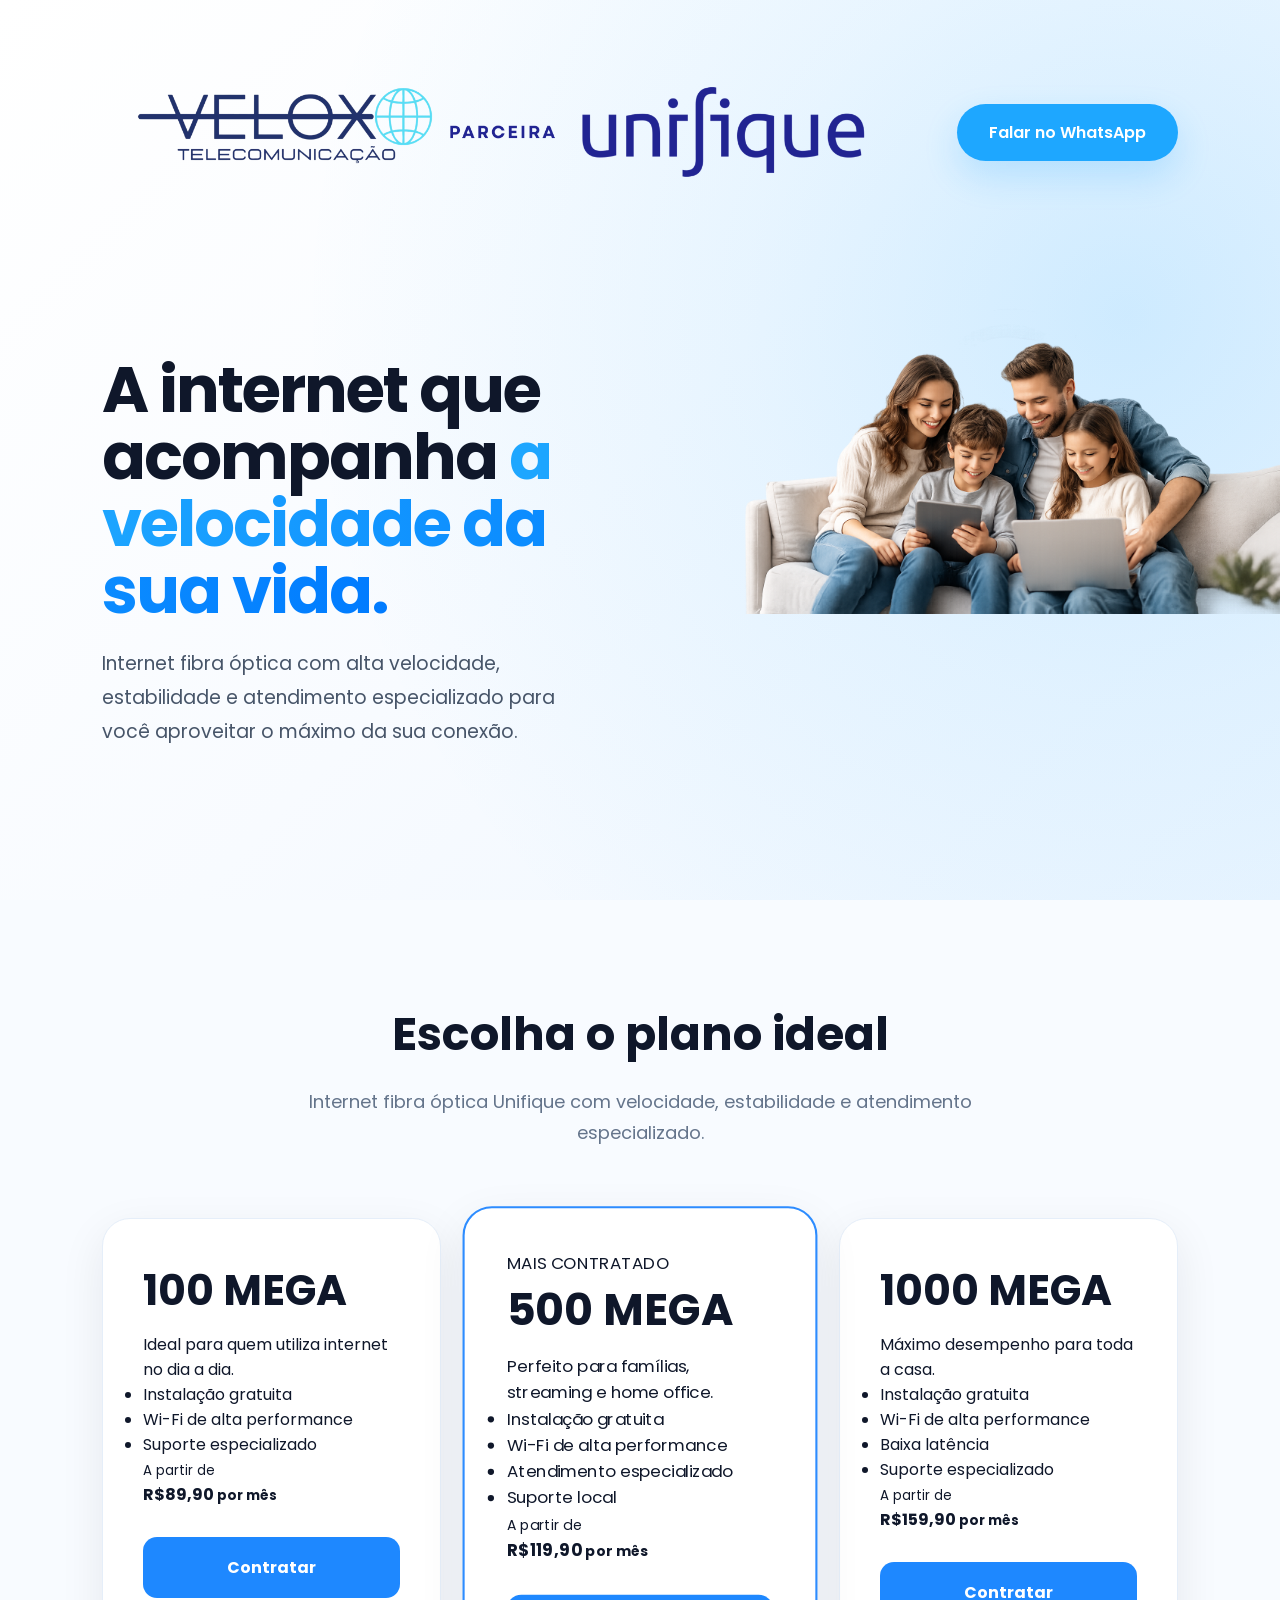
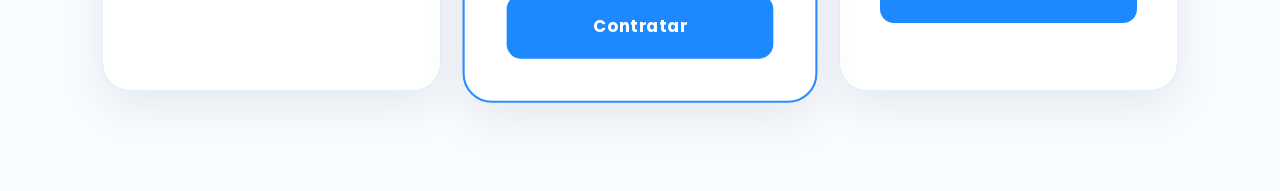
==== index.html @ 88baf94a "Atualiza landing page com planos, domínio e melhorias visuais" ====
<!DOCTYPE html>
<html lang="pt-BR">

<head>

    <meta charset="UTF-8">
    <meta name="viewport" content="width=device-width, initial-scale=1.0">

    <title>Velox Telecom | Parceira Autorizada Unifique</title>

    <meta name="description"
          content="Internet fibra óptica Unifique com instalação gratuita, alta velocidade e atendimento especializado. Consulte disponibilidade em sua região.">

    <link rel="stylesheet" href="style.css">

    <link rel="preconnect" href="https://fonts.googleapis.com">
    <link rel="preconnect" href="https://fonts.gstatic.com" crossorigin>

    <link href="https://fonts.googleapis.com/css2?family=Poppins:wght@300;400;500;600;700&display=swap"
          rel="stylesheet">

</head>

<body>

<header class="hero">

    <!-- ==========================
         NAVBAR
    =========================== -->

    <nav>

        <img src="./images/logo.png"
             alt="Velox Telecom"
             class="logo">

        <a href="https://wa.me/555496887991?text=Olá!%20Tenho%20interesse%20em%20contratar%20a%20internet%20da%20Unifique."
           class="whatsapp-btn"
           target="_blank"
           rel="noopener noreferrer">

            Falar no WhatsApp

        </a>

    </nav>

    <!-- ==========================
         HERO
    =========================== -->

    <div class="hero-container">

        <!-- ESQUERDA -->

        <div class="hero-left">


            <h1>

                A internet que acompanha
                <span>a velocidade da sua vida.</span>

            </h1>

            <p>

                Internet fibra óptica com alta velocidade,
                estabilidade e atendimento especializado para
                você aproveitar o máximo da sua conexão.
            <p>
        </div>
        <!-- DIREITA -->

        <div class="hero-right">

            <img src="./images/familia.png"
                 alt="Família utilizando internet fibra óptica da Unifique"
                 class="hero-image">

        </div>

    </div>

</header>

<!-- ==========================================================
     PLANOS
========================================================== -->

<section class="plans">

    <div class="section-title">

        <h2>Escolha o plano ideal</h2>

        <p>
            Internet fibra óptica Unifique com velocidade,
            estabilidade e atendimento especializado.
        </p>

    </div>

    <div class="plans-grid">

        <!-- 100 MEGA -->

        <div class="plan-item">

            <h3>100 <span>MEGA</span></h3>

            <p class="plan-description">
                Ideal para quem utiliza internet no dia a dia.
            </p>

            <ul>

                <li>Instalação gratuita</li>
                <li>Wi-Fi de alta performance</li>
                <li>Suporte especializado</li>

            </ul>

            <div class="price">

                <small>A partir de</small>

                <h4>R$89<span>,90</span> <small>por mês</small></h4>

            </div>

            <a href="https://wa.me/555496887991?text=Olá!%20Vi%20o%20site%20da%20Velox%20Telecom%20e%20tenho%20interesse%20no%20plano%20de%20100%20Mega.%20Gostaria%20de%20verificar%20a%20disponibilidade%20no%20meu%20endereço."
               class="plan-btn"
               target="_blank">

                Contratar

            </a>

        </div>

        <!-- 500 MEGA -->

        <div class="plan-item featured">

            <div class="badge">

                MAIS CONTRATADO

            </div>

            <h3>500 <span>MEGA</span></h3>

            <p class="plan-description">
                Perfeito para famílias, streaming e home office.
            </p>

            <ul>

                <li>Instalação gratuita</li>
                <li>Wi-Fi de alta performance</li>
                <li>Atendimento especializado</li>
                <li>Suporte local</li>

            </ul>

            <div class="price">

                <small>A partir de</small>

                <h4>R$119<span>,90</span> <small>por mês</small></h4>

            </div>

            <a href="https://wa.me/555496887991?text=Olá!%20Vi%20o%20site%20da%20Velox%20Telecom%20e%20tenho%20interesse%20no%20plano%20de%20500%20Mega.%20Gostaria%20de%20verificar%20a%20disponibilidade%20no%20meu%20endereço."
               class="plan-btn"
               target="_blank">

                Contratar

            </a>

        </div>

        <!-- 1000 MEGA -->

        <div class="plan-item">

            <h3>1000 <span>MEGA</span></h3>

            <p class="plan-description">
                Máximo desempenho para toda a casa.
            </p>

            <ul>

                <li>Instalação gratuita</li>
                <li>Wi-Fi de alta performance</li>
                <li>Baixa latência</li>
                <li>Suporte especializado</li>

            </ul>

            <div class="price">

                <small>A partir de</small>

                <h4>R$159<span>,90</span> <small>por mês</small></h4>

            </div>

            <a href="https://wa.me/555496887991?text=Olá!%20Vi%20o%20site%20da%20Velox%20Telecom%20e%20tenho%20interesse%20no%20plano%20de%201000%20Mega.%20Gostaria%20de%20verificar%20a%20disponibilidade%20no%20meu%20endereço."
               class="plan-btn"
               target="_blank">

                Contratar

            </a>

        </div>

    </div>

</section>

</body>

</html>
---- style.css ----
/* ==========================================================
   RESET
========================================================== */

*{
    margin:0;
    padding:0;
    box-sizing:border-box;
}

html{
    scroll-behavior:smooth;
}

body{

    font-family:'Poppins',sans-serif;

    background:#FFFFFF;

    color:#0F172A;

    overflow-x:hidden;

    -webkit-font-smoothing:antialiased;
}

/* ==========================================================
   CORES
========================================================== */

:root{

    --primary:#1EA7FF;
    --primary-dark:#0087E6;

    --title:#0F172A;

    --text:#475569;

    --light:#F8FBFF;

    --border:#E2E8F0;

    --card:#FFFFFF;

}

/* ==========================================================
   HERO
========================================================== */

.hero{

    position:relative;

    min-height:100vh;

    display:flex;

    flex-direction:column;

    overflow:hidden;

    padding:32px 8%;

    background:

    radial-gradient(

        circle at 88% 35%,

        rgba(30,167,255,.18) 0%,

        rgba(30,167,255,.08) 30%,

        transparent 65%

    ),

    linear-gradient(

        135deg,

        #FFFFFF 0%,

        #F8FBFF 50%,

        #EDF6FF 100%

    );

}

/* ==========================================================
   NAVBAR
========================================================== */

nav{

    display:flex;

    justify-content:space-between;

    align-items:center;

    position:relative;

    z-index:10;

    margin-bottom:40px;
}

/* ==========================================================
   LOGO
========================================================== */

.logo{

    width:800px;

    height:auto;

    transition:.30s ease;
}

.logo:hover{

    transform:scale(1.02);
}

/* ==========================================================
   BOTÃO TOPO
========================================================== */

.whatsapp-btn{

    display:flex;

    justify-content:center;

    align-items:center;

    padding:16px 32px;

    border-radius:999px;

    background:var(--primary);

    color:#FFF;

    text-decoration:none;

    font-weight:600;

    transition:.30s ease;

    box-shadow:

        0 15px 35px rgba(30,167,255,.20);

}

.whatsapp-btn:hover{

    background:var(--primary-dark);

    transform:translateY(-2px);

    box-shadow:

        0 20px 45px rgba(30,167,255,.28);

}/* ==========================================================
    HERO CONTAINER
 ========================================================== */

 .hero-container{

     position:relative;

     z-index:5;

     flex:1;

     display:flex;

     justify-content:space-between;

     align-items:center;

     gap:90px;
 }

 /* ==========================================================
    COLUNA ESQUERDA
 ========================================================== */

 .hero-left{

     flex:0 0 46%;

     max-width:580px;
 }

 /* ==========================================================
    BADGE
 ========================================================== */

 .partner-badge{

     display:inline-flex;

     align-items:center;

     gap:10px;

     padding:10px 18px;

     background:#FFFFFF;

     border:1px solid var(--border);

     border-radius:999px;

     box-shadow:

         0 10px 30px rgba(15,23,42,.05);

     margin-bottom:28px;

     font-size:14px;

     font-weight:500;

     color:#475569;
 }

 .partner-badge strong{

     color:var(--primary);

     font-weight:700;
 }

 .partner-badge i{

     color:var(--primary);
 }

 /* ==========================================================
    TÍTULO
 ========================================================== */

 .hero-left h1{

     font-size:64px;

     font-weight:700;

     line-height:1.05;

     letter-spacing:-2px;

     color:var(--title);

     margin-bottom:22px;
 }

 .hero-left h1 span{

     background:linear-gradient(

         90deg,

         #1EA7FF,

         #007BFF

     );

     -webkit-background-clip:text;

     -webkit-text-fill-color:transparent;
 }

 /* ==========================================================
    DESCRIÇÃO
 ========================================================== */

 .hero-left p{

     font-size:19px;

     line-height:1.8;

     color:var(--text);

     max-width:520px;

     margin-bottom:35px;
 }

 /* ==========================================================
    CARD DO PLANO
 ========================================================== */

 .plan-card{

     display:flex;

     justify-content:space-between;

     align-items:center;

     gap:20px;

     max-width:540px;

     padding:24px 28px;

     background:#FFFFFF;

     border:1px solid var(--border);

     border-radius:22px;

     box-shadow:

         0 25px 45px rgba(15,23,42,.08);

     margin-bottom:30px;

     transition:.30s ease;
 }

 .plan-card:hover{

     transform:translateY(-6px);

     border-color:var(--primary);

     box-shadow:

         0 35px 55px rgba(15,23,42,.12);
 }

 /* ==========================================================
    VELOCIDADE
 ========================================================== */

 .plan-speed small{

     display:block;

     color:#64748B;

     font-size:13px;

     margin-bottom:6px;
 }

 .plan-speed h2{

     font-size:54px;

     line-height:1;

     color:var(--title);
 }

 .plan-speed span{

     display:block;

     margin-top:6px;

     color:var(--primary);

     font-size:15px;

     letter-spacing:2px;

     font-weight:600;
 }

 /* ==========================================================
    PREÇO
 ========================================================== */

 .plan-price{

     text-align:right;
 }

 .plan-price small{

     display:block;

     color:#64748B;

     font-size:13px;

     margin-bottom:8px;
 }

 .plan-price h3{

     font-size:38px;

     color:var(--title);

     line-height:1;
 }

 .plan-price h3 span{

     font-size:16px;

     color:#64748B;

     font-weight:500;
 }

 /* ==========================================================
    BENEFÍCIOS
 ========================================================== */

 .hero-benefits{

     display:flex;

     flex-direction:column;

     gap:16px;

     margin-bottom:35px;
 }

 .benefit{

     display:flex;

     align-items:center;

     gap:14px;

     color:var(--text);

     font-size:17px;
 }

 .benefit i{

     width:24px;

     color:var(--primary);

     font-size:18px;
 }

 /* ==========================================================
    BOTÃO PRINCIPAL
 ========================================================== */

 .btn{

         display:flex;

         justify-content:center;

         align-items:center;

         width:100%;

         height:56px;

         margin-top:35px;

         background:linear-gradient(135deg,#1E88FF,#3AA0FF);

         color:#fff;

         text-decoration:none;

         font-size:17px;

         font-weight:600;

         border-radius:14px;

         transition:.3s ease;

         box-shadow:0 10px 25px rgba(30,136,255,.25);

     }

 .btn:hover{

               transform:translateY(-4px);

               box-shadow:0 18px 35px rgba(30,136,255,.35);

               background:linear-gradient(135deg,#167AF0,#2D8CFF);

           }

 /* ==========================================================
    TEXTO DE CONFIANÇA
 ========================================================== */

 .hero-info{

     margin-top:22px;

     display:flex;

     gap:12px;

     align-items:center;

     flex-wrap:wrap;

     color:#64748B;

     font-size:14px;

     font-weight:500;
 }

 .hero-info span{

     color:#CBD5E1;
 }/* ==========================================================
     HERO DIREITA
  ========================================================== */

  .hero-right{

      flex:0 0 54%;

      display:flex;

      justify-content:center;

      align-items:flex-start;

      position:relative;

      overflow:visible;

  }

  .hero-right::before{

      display:none;

  }

  .hero-image{

      width:100%;

      max-width:900px;

      height:auto;

      object-fit:contain;

      margin-top:-300px;

      margin-right:-60px;

      position:relative;

      z-index:2;

      animation:float 6s ease-in-out infinite;

  }

  /* ==========================================================
     ANIMAÇÃO
  ========================================================== */

  @keyframes float{

      0%{

          transform:translateY(0px);

      }

      50%{

          transform:translateY(-12px);

      }

      100%{

          transform:translateY(0px);

      }

  }

  /* ==========================================================
     UTILITÁRIOS
  ========================================================== */

  img{

      display:block;

      max-width:100%;
  }

  section{

      padding:90px 8%;
  }

  /* ==========================================================
     TABLET
  ========================================================== */

  @media (max-width:1200px){

      .hero-container{

          gap:60px;

      }

      .hero-left h1{

          font-size:54px;

      }

      .hero-image{

          max-width:620px;

      }

  }

  /* ==========================================================
     MOBILE
  ========================================================== */

  @media (max-width:992px){

      nav{

          flex-direction:column;

          gap:20px;

      }

      .logo{

          width:270px;

      }

      .hero{

          min-height:auto;

          padding:30px 6% 60px;

      }

      .hero-container{

          flex-direction:column;

          text-align:center;

          gap:50px;

      }

      .hero-left,
      .hero-right{

          flex:1;

          max-width:100%;

      }

      .partner-badge{

          margin:0 auto 25px;

      }

      .hero-left h1{

          font-size:46px;

      }

      .hero-left p{

          margin:0 auto 30px;

      }

      .plan-card{

          margin:0 auto 30px;

          flex-direction:column;

          text-align:center;

          gap:20px;

      }

      .plan-price{

          text-align:center;

      }

      .hero-benefits{

          align-items:center;

      }

      .hero-info{

          justify-content:center;

      }

      .btn{

          width:100%;

          max-width:340px;

      }

      .hero-image{

          max-width:500px;

      }

  }

  /* ==========================================================
     CELULAR
  ========================================================== */

  @media (max-width:576px){

      .hero{

          padding:25px 5% 50px;

      }

      .logo{

          width:220px;

      }

      .whatsapp-btn{

          width:100%;

      }

      .hero-left h1{

          font-size:36px;

          letter-spacing:-1px;

      }

      .hero-left p{

          font-size:16px;

          line-height:1.7;

      }

      .plan-speed h2{

          font-size:42px;

      }

      .plan-price h3{

          font-size:32px;

      }

      .btn{

          width:100%;

      }

      .hero-image{

          max-width:100%;

      }

  }/* ==========================================================
      PLANOS
   ========================================================== */

   .plans{

       padding:100px 8%;

       background:#F8FBFF;

   }

   .section-title{

       text-align:center;

       max-width:700px;

       margin:0 auto 70px;

   }

   .section-title h2{

       font-size:46px;

       color:#0F172A;

       margin-bottom:18px;

   }

   .section-title p{

       color:#64748B;

       font-size:18px;

       line-height:1.7;

   }

   .plans-grid{

       display:grid;

       grid-template-columns:repeat(3,1fr);

       gap:30px;

   }/* ===========================
       CARD DOS PLANOS
    =========================== */

    .plan-item{

        background:#fff;

        border-radius:28px;

        padding:40px;

        box-shadow:0 15px 45px rgba(15,23,42,.08);

        border:1px solid #E5EEF9;

        transition:.35s;

    }

    .plan-item:hover{

        transform:translateY(-10px);

        box-shadow:0 30px 60px rgba(0,0,0,.12);

    }

    .featured{

        border:2px solid #2D8CFF;

        transform:scale(1.05);

    }

    .plan-badge{

        display:inline-block;

        background:#EAF4FF;

        color:#2D8CFF;

        font-size:13px;

        font-weight:700;

        padding:8px 16px;

        border-radius:999px;

        margin-bottom:25px;

    }

    .plan-item h3{

        font-size:42px;

        color:#0F172A;

        margin-bottom:10px;

    }

    .plan-subtitle{

        color:#64748B;

        line-height:1.6;

        margin-bottom:30px;

    }

    .plan-features{

        list-style:none;

        padding:0;

        margin:0 0 35px;

    }

    .plan-features li{

        margin-bottom:16px;

        color:#334155;

        font-size:17px;

    }

    .plan-value{

        margin-bottom:30px;

    }

    .plan-value small{

        color:#64748B;

    }

    .plan-value h4{

        font-size:42px;

        color:#0F172A;

        margin-top:6px;

    }

    .plan-value span{

        font-size:22px;

        color:#64748B;

    }

    .plan-button{

        display:block;

        width:100%;

        text-align:center;

        text-decoration:none;

        background:linear-gradient(135deg,#1E88FF,#42A5FF);

        color:#fff;

        padding:18px;

        border-radius:16px;

        font-weight:700;

        transition:.3s;

    }

    .plan-button:hover{

        transform:translateY(-3px);

        box-shadow:0 15px 30px rgba(30,136,255,.35);

    }.plan-btn{

         display:block !important;

         width:100% !important;

         background:#1E88FF !important;

         color:#FFF !important;

         text-align:center !important;

         padding:18px !important;

         border-radius:14px !important;

         text-decoration:none !important;

         font-weight:700 !important;

         margin-top:30px !important;

     }
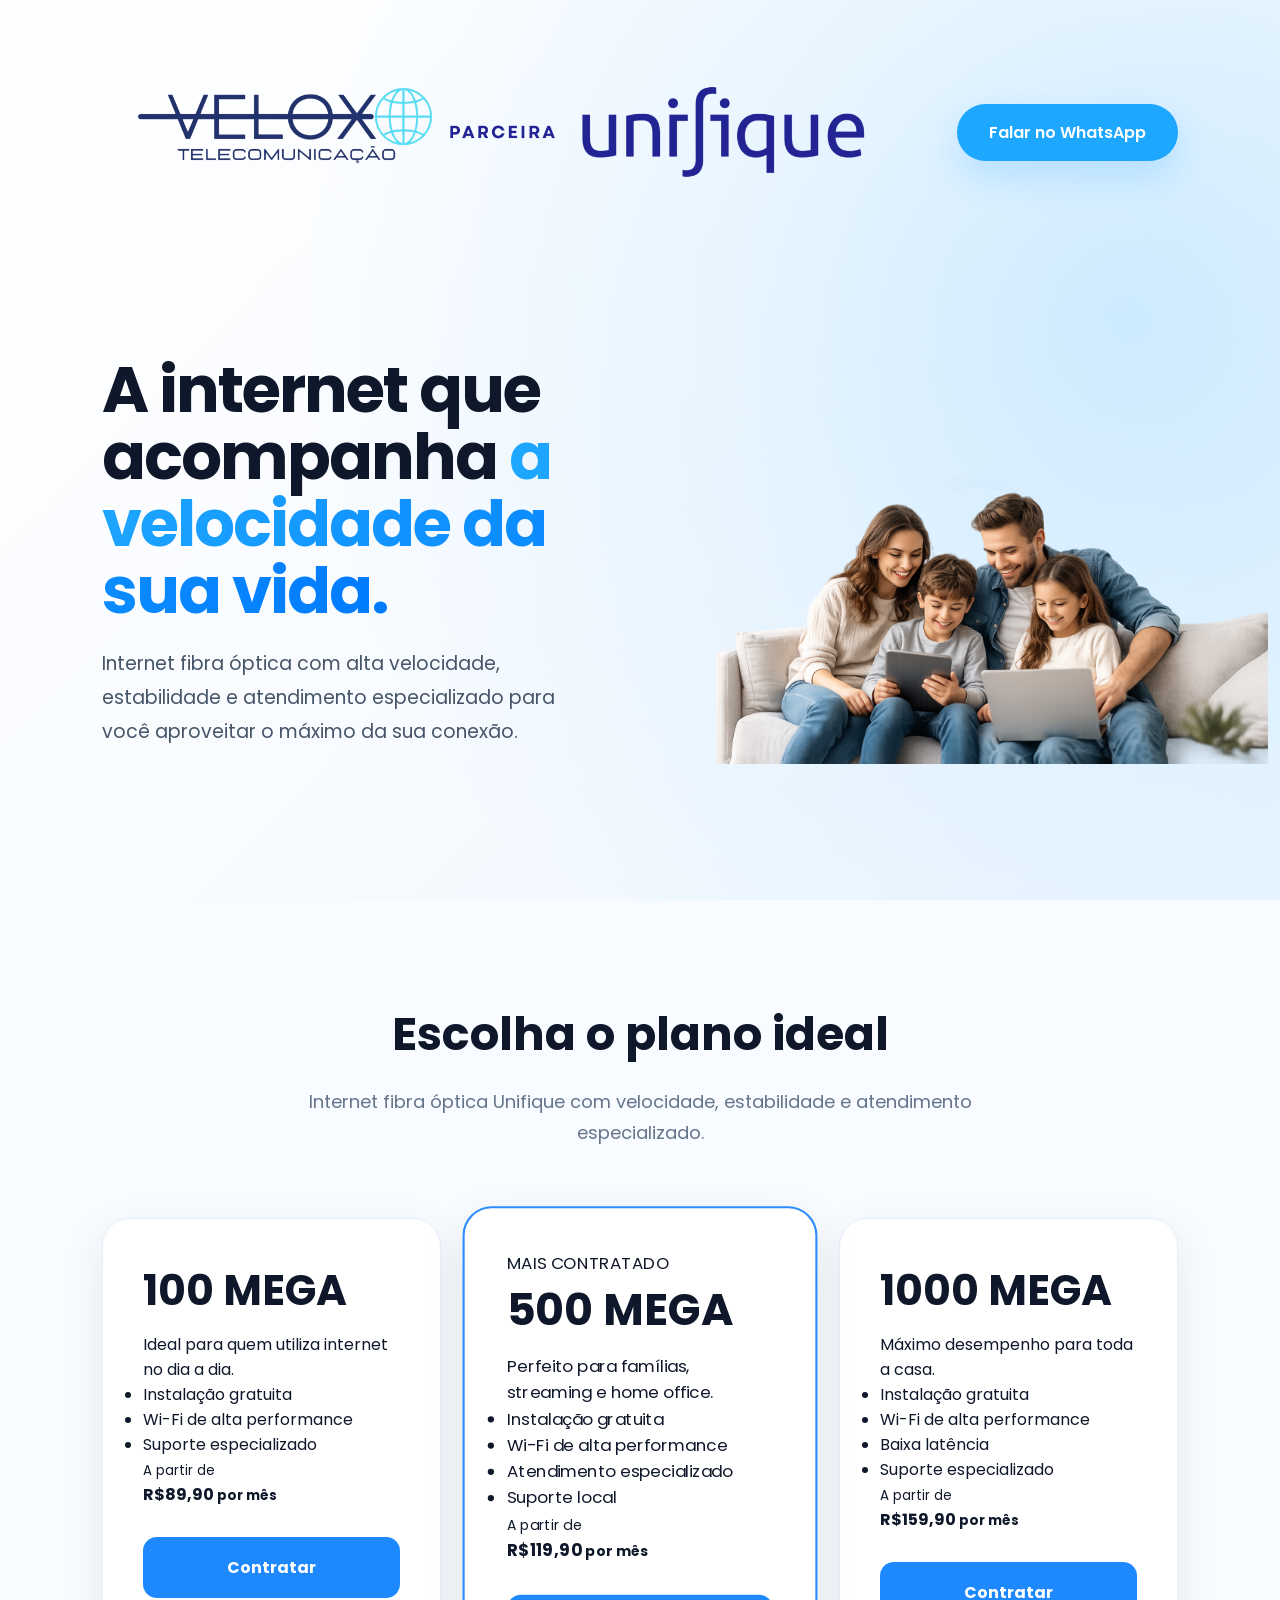
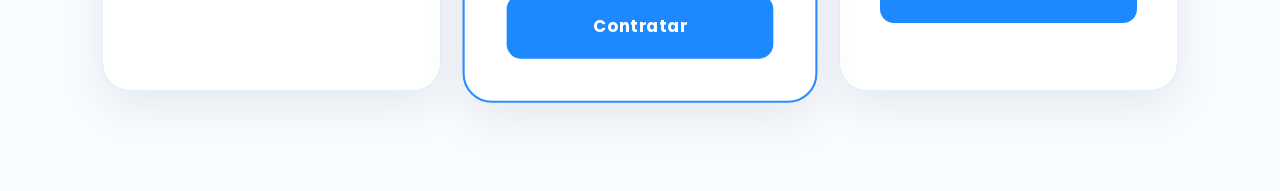
==== commit e93f5d7e: "Adiciona Google Analytics" ====
--- a/index.html
+++ b/index.html
@@ -2,6 +2,16 @@
 <html lang="pt-BR">
 
 <head>
+
+    <!-- Google tag (gtag.js) -->
+    <script async src="https://www.googletagmanager.com/gtag/js?id=G-TWXHWB3H9V"></script>
+    <script>
+        window.dataLayer = window.dataLayer || [];
+        function gtag(){dataLayer.push(arguments);}
+        gtag('js', new Date());
+
+        gtag('config', 'G-TWXHWB3H9V');
+    </script>
 
     <meta charset="UTF-8">
     <meta name="viewport" content="width=device-width, initial-scale=1.0">
--- a/style.css
+++ b/style.css
@@ -567,9 +567,9 @@
 
       object-fit:contain;
 
-      margin-top:-300px;
-
-      margin-right:-60px;
+      margin-top:0;
+
+      margin-right:0;
 
       position:relative;
 
@@ -818,7 +818,11 @@
 
       .hero-image{
 
-          max-width:100%;
+          width:100%;
+
+          max-width:320px;
+
+          margin:0 auto;
 
       }
 
@@ -1050,4 +1054,87 @@
 
          margin-top:30px !important;
 
-     }+     }
+     /* ==========================================================
+
+         RESPONSIVO PLANOS
+      ========================================================== */
+
+      @media (max-width:992px){
+
+          .plans-grid{
+
+              grid-template-columns:1fr;
+
+              gap:25px;
+
+          }
+
+          .featured{
+
+              transform:none;
+
+          }
+
+          .plan-item{
+
+              padding:30px;
+
+          }
+
+      }
+
+      @media (max-width:576px){
+
+          .plans{
+
+              padding:60px 5%;
+
+          }
+
+          .section-title h2{
+
+              font-size:34px;
+
+          }
+
+          .section-title p{
+
+              font-size:16px;
+
+          }
+
+          .plan-item h3{
+
+              font-size:36px;
+
+          }
+
+          .plan-features li{
+
+              font-size:16px;
+
+          }
+
+          .plan-value h4{
+
+              font-size:34px;
+
+          }
+
+      }
+@media screen and (max-width: 992px){
+
+    .plans-grid{
+        display:flex !important;
+        flex-direction:column !important;
+        gap:20px !important;
+    }
+
+    .plan-item{
+        width:100% !important;
+        max-width:500px !important;
+        margin:0 auto !important;
+    }
+
+}
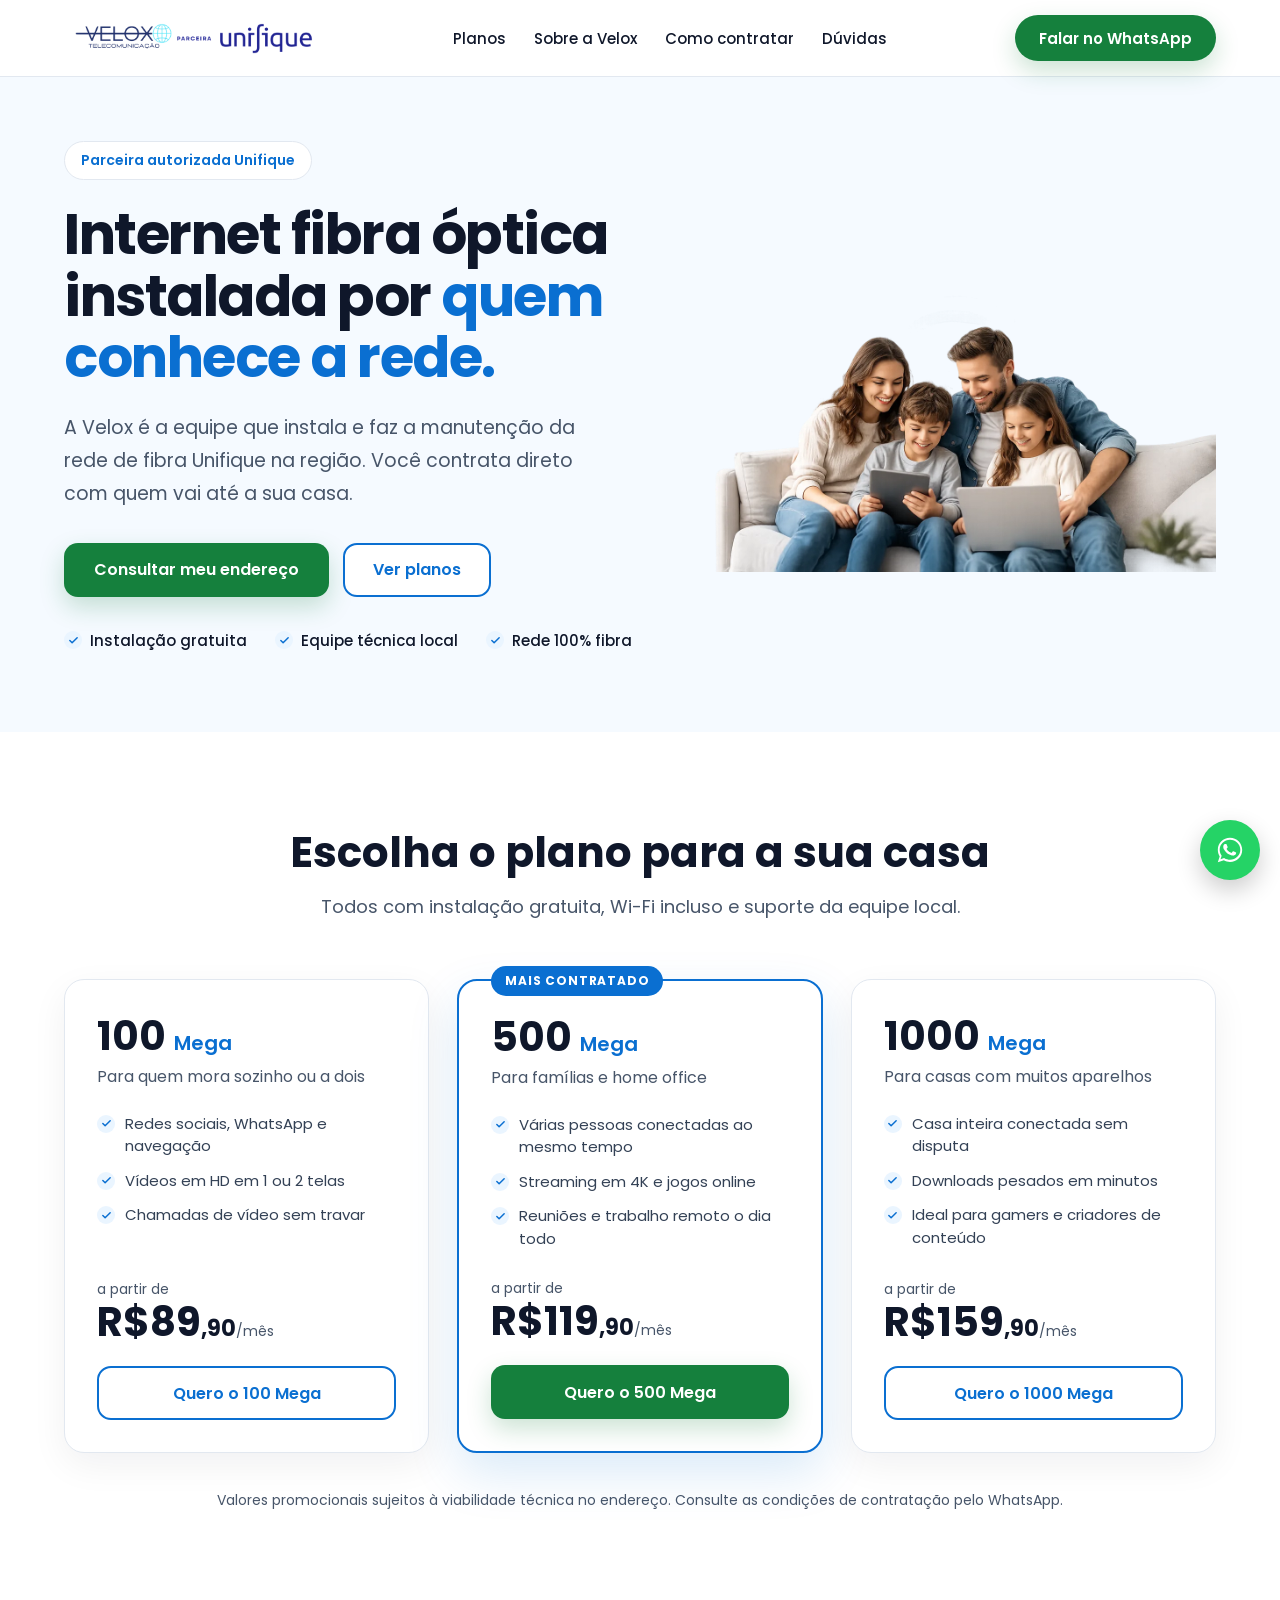
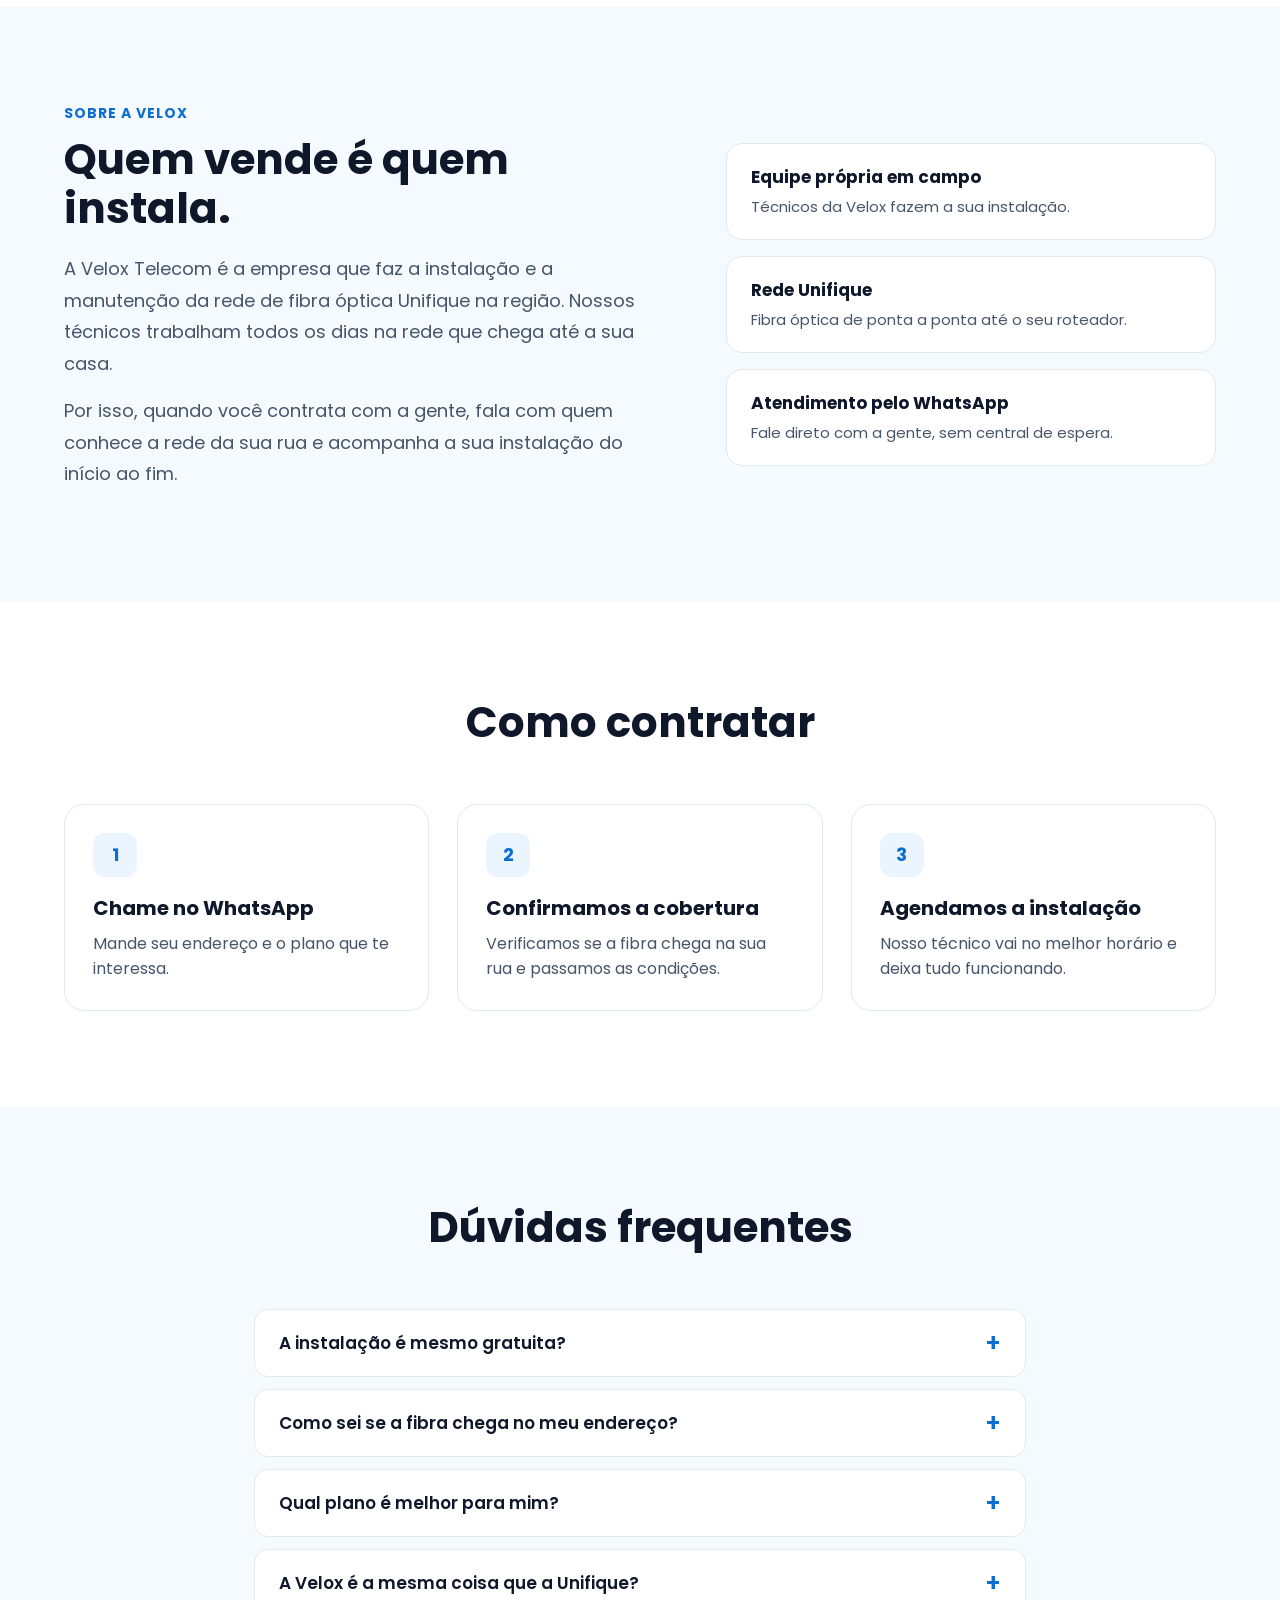
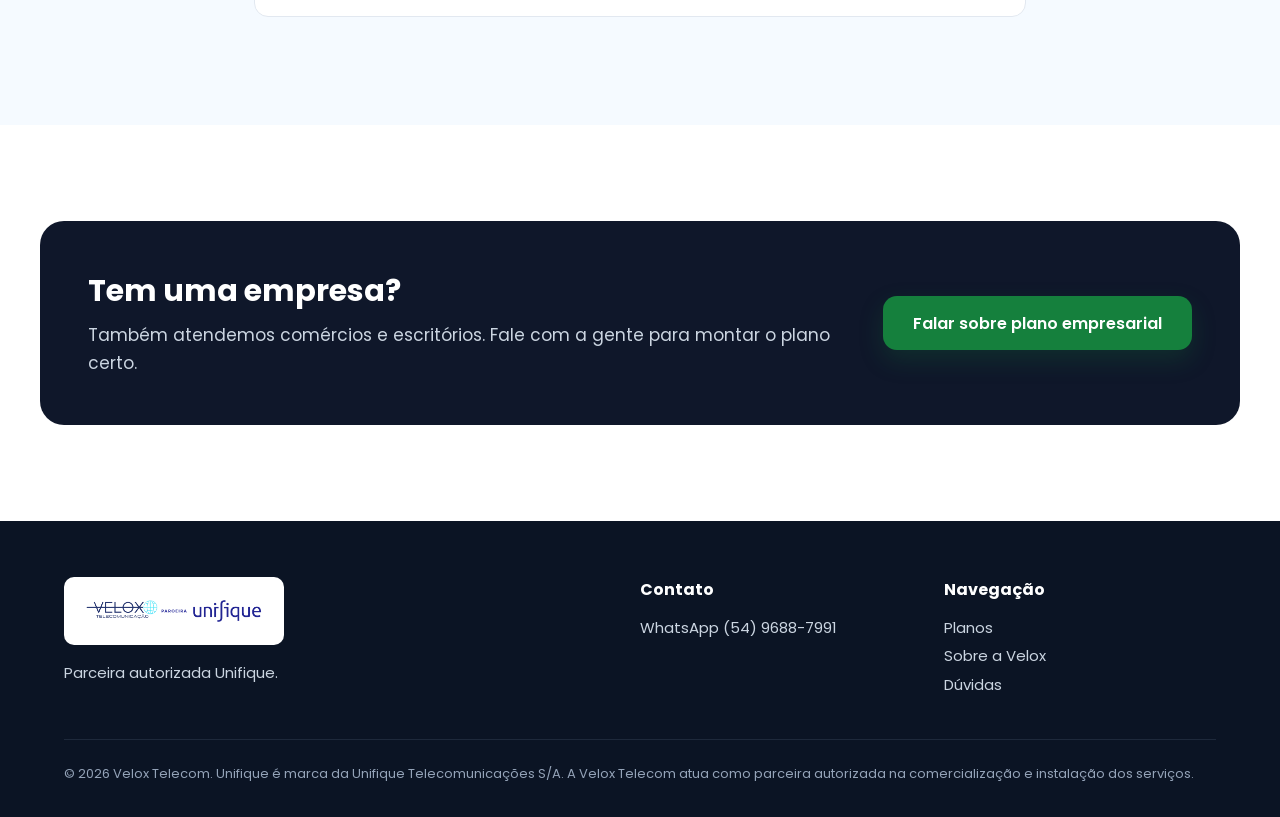
==== commit 361fa19a: "Nova versão do site com seções de conversão - Hero com o diferencial "quem vende é quem instala" e b" ====
--- a/index.html
+++ b/index.html
@@ -1,239 +1,364 @@
 <!DOCTYPE html>
 <html lang="pt-BR">
-
 <head>
 
-    <!-- Google tag (gtag.js) -->
-    <script async src="https://www.googletagmanager.com/gtag/js?id=G-TWXHWB3H9V"></script>
-    <script>
-        window.dataLayer = window.dataLayer || [];
-        function gtag(){dataLayer.push(arguments);}
-        gtag('js', new Date());
-
-        gtag('config', 'G-TWXHWB3H9V');
-    </script>
+    <!-- Google Tag Manager -->
+    <script>(function(w,d,s,l,i){w[l]=w[l]||[];w[l].push({'gtm.start':
+new Date().getTime(),event:'gtm.js'});var f=d.getElementsByTagName(s)[0],
+j=d.createElement(s),dl=l!='dataLayer'?'&l='+l:'';j.async=true;j.src=
+'https://www.googletagmanager.com/gtm.js?id='+i+dl;f.parentNode.insertBefore(j,f);
+})(window,document,'script','dataLayer','GTM-T2C6MWCV');</script>
+    <!-- End Google Tag Manager -->
 
     <meta charset="UTF-8">
     <meta name="viewport" content="width=device-width, initial-scale=1.0">
 
-    <title>Velox Telecom | Parceira Autorizada Unifique</title>
-
+    <title>Velox Telecom | Internet Fibra Unifique – Parceira Autorizada</title>
     <meta name="description"
-          content="Internet fibra óptica Unifique com instalação gratuita, alta velocidade e atendimento especializado. Consulte disponibilidade em sua região.">
-
-    <link rel="stylesheet" href="style.css">
+          content="Contrate a internet fibra óptica Unifique com a Velox Telecom, equipe que instala e mantém a rede na região. Instalação gratuita e planos a partir de R$89,90.">
+    <link rel="canonical" href="https://veloxtelecomunicacao.com/">
+    <link rel="icon" href="/images/favicon.ico" type="image/x-icon">
+
+    <!-- Compartilhamento (WhatsApp, Facebook) -->
+    <meta property="og:type" content="website">
+    <meta property="og:url" content="https://veloxtelecomunicacao.com/">
+    <meta property="og:title" content="Velox Telecom | Internet Fibra Unifique">
+    <meta property="og:description" content="Internet fibra óptica instalada por quem conhece a rede. Instalação gratuita, planos a partir de R$89,90.">
+    <meta property="og:image" content="https://veloxtelecomunicacao.com/images/familia.png">
+    <meta property="og:locale" content="pt_BR">
 
     <link rel="preconnect" href="https://fonts.googleapis.com">
     <link rel="preconnect" href="https://fonts.gstatic.com" crossorigin>
-
-    <link href="https://fonts.googleapis.com/css2?family=Poppins:wght@300;400;500;600;700&display=swap"
-          rel="stylesheet">
+    <link href="https://fonts.googleapis.com/css2?family=Poppins:wght@400;500;600;700&display=swap" rel="stylesheet">
+
+    <link rel="stylesheet" href="style.css">
+
+    <script type="application/ld+json">
+    {
+      "@context": "https://schema.org",
+      "@type": "LocalBusiness",
+      "name": "Velox Telecom",
+      "description": "Parceira autorizada Unifique: venda, instalação e manutenção de internet fibra óptica.",
+      "url": "https://veloxtelecomunicacao.com/",
+      "logo": "https://veloxtelecomunicacao.com/images/logo.png",
+      "image": "https://veloxtelecomunicacao.com/images/familia.png",
+      "telephone": "+55 54 9688-7991"
+    }
+    </script>
 
 </head>
 
 <body>
-
-<header class="hero">
-
-    <!-- ==========================
-         NAVBAR
-    =========================== -->
-
-    <nav>
-
-        <img src="./images/logo.png"
-             alt="Velox Telecom"
-             class="logo">
+<!-- Google Tag Manager (noscript) -->
+<noscript><iframe src="https://www.googletagmanager.com/ns.html?id=GTM-T2C6MWCV"
+                  height="0" width="0" style="display:none;visibility:hidden"></iframe></noscript>
+<!-- End Google Tag Manager (noscript) -->
+
+<!-- ==========================================================
+     TOPO
+========================================================== -->
+<header class="topbar">
+    <div class="container topbar-inner">
+        <a href="#inicio" class="topbar-logo" aria-label="Velox Telecom, início">
+            <img src="./images/logo-web.png" alt="Velox Telecom" class="logo">
+        </a>
+
+        <nav class="menu" aria-label="Menu principal">
+            <a href="#planos">Planos</a>
+            <a href="#sobre">Sobre a Velox</a>
+            <a href="#como-contratar">Como contratar</a>
+            <a href="#duvidas">Dúvidas</a>
+        </nav>
 
         <a href="https://wa.me/555496887991?text=Olá!%20Tenho%20interesse%20em%20contratar%20a%20internet%20da%20Unifique."
-           class="whatsapp-btn"
-           target="_blank"
-           rel="noopener noreferrer">
-
-            Falar no WhatsApp
-
+           class="btn btn-whats btn-small" target="_blank" rel="noopener" data-origem="topo">
+            <span class="hide-sm">Falar no&nbsp;</span>WhatsApp
         </a>
-
-    </nav>
-
-    <!-- ==========================
-         HERO
-    =========================== -->
-
-    <div class="hero-container">
-
-        <!-- ESQUERDA -->
-
-        <div class="hero-left">
-
-
-            <h1>
-
-                A internet que acompanha
-                <span>a velocidade da sua vida.</span>
-
-            </h1>
+    </div>
+</header>
+
+<main>
+
+<!-- ==========================================================
+     HERO
+========================================================== -->
+<section class="hero" id="inicio">
+    <div class="container hero-inner">
+
+        <div class="hero-text">
+            <span class="tag">Parceira autorizada Unifique</span>
+
+            <h1>Internet fibra óptica instalada por <span>quem conhece a rede.</span></h1>
 
             <p>
-
-                Internet fibra óptica com alta velocidade,
-                estabilidade e atendimento especializado para
-                você aproveitar o máximo da sua conexão.
+                A Velox é a equipe que instala e faz a manutenção da rede de fibra Unifique na região.
+                Você contrata direto com quem vai até a sua casa.
+            </p>
+
+            <div class="hero-actions">
+                <a href="https://wa.me/555496887991?text=Olá!%20Quero%20saber%20se%20a%20fibra%20Unifique%20chega%20no%20meu%20endereço."
+                   class="btn btn-whats" target="_blank" rel="noopener" data-origem="hero">
+                    Consultar meu endereço
+                </a>
+                <a href="#planos" class="btn btn-outline">Ver planos</a>
+            </div>
+
+            <ul class="hero-checks">
+                <li>Instalação gratuita</li>
+                <li>Equipe técnica local</li>
+                <li>Rede 100% fibra</li>
+            </ul>
+        </div>
+
+        <div class="hero-image-wrap">
+            <img src="./images/familia.webp"
+                 alt="Família usando internet fibra óptica em casa"
+                 class="hero-image" width="1200" height="800">
+        </div>
+
+    </div>
+</section>
+
+<!-- ==========================================================
+     PLANOS
+========================================================== -->
+<section class="plans" id="planos">
+    <div class="container">
+
+        <div class="section-title">
+            <h2>Escolha o plano para a sua casa</h2>
+            <p>Todos com instalação gratuita, Wi-Fi incluso e suporte da equipe local.</p>
+        </div>
+
+        <div class="plans-grid">
+
+            <!-- 100 MEGA -->
+            <article class="plan">
+                <h3>100 <span>Mega</span></h3>
+                <p class="plan-for">Para quem mora sozinho ou a dois</p>
+                <ul class="plan-list">
+                    <li>Redes sociais, WhatsApp e navegação</li>
+                    <li>Vídeos em HD em 1 ou 2 telas</li>
+                    <li>Chamadas de vídeo sem travar</li>
+                </ul>
+                <div class="plan-price">
+                    <small>a partir de</small>
+                    <strong>R$89<span>,90</span></strong><small>/mês</small>
+                </div>
+                <a href="https://wa.me/555496887991?text=Olá!%20Vi%20o%20site%20da%20Velox%20Telecom%20e%20tenho%20interesse%20no%20plano%20de%20100%20Mega.%20Gostaria%20de%20verificar%20a%20disponibilidade%20no%20meu%20endereço."
+                   class="btn btn-outline btn-block" target="_blank" rel="noopener" data-origem="plano-100">
+                    Quero o 100 Mega
+                </a>
+            </article>
+
+            <!-- 500 MEGA -->
+            <article class="plan plan-featured">
+                <span class="plan-badge">Mais contratado</span>
+                <h3>500 <span>Mega</span></h3>
+                <p class="plan-for">Para famílias e home office</p>
+                <ul class="plan-list">
+                    <li>Várias pessoas conectadas ao mesmo tempo</li>
+                    <li>Streaming em 4K e jogos online</li>
+                    <li>Reuniões e trabalho remoto o dia todo</li>
+                </ul>
+                <div class="plan-price">
+                    <small>a partir de</small>
+                    <strong>R$119<span>,90</span></strong><small>/mês</small>
+                </div>
+                <a href="https://wa.me/555496887991?text=Olá!%20Vi%20o%20site%20da%20Velox%20Telecom%20e%20tenho%20interesse%20no%20plano%20de%20500%20Mega.%20Gostaria%20de%20verificar%20a%20disponibilidade%20no%20meu%20endereço."
+                   class="btn btn-whats btn-block" target="_blank" rel="noopener" data-origem="plano-500">
+                    Quero o 500 Mega
+                </a>
+            </article>
+
+            <!-- 1000 MEGA -->
+            <article class="plan">
+                <h3>1000 <span>Mega</span></h3>
+                <p class="plan-for">Para casas com muitos aparelhos</p>
+                <ul class="plan-list">
+                    <li>Casa inteira conectada sem disputa</li>
+                    <li>Downloads pesados em minutos</li>
+                    <li>Ideal para gamers e criadores de conteúdo</li>
+                </ul>
+                <div class="plan-price">
+                    <small>a partir de</small>
+                    <strong>R$159<span>,90</span></strong><small>/mês</small>
+                </div>
+                <a href="https://wa.me/555496887991?text=Olá!%20Vi%20o%20site%20da%20Velox%20Telecom%20e%20tenho%20interesse%20no%20plano%20de%201000%20Mega.%20Gostaria%20de%20verificar%20a%20disponibilidade%20no%20meu%20endereço."
+                   class="btn btn-outline btn-block" target="_blank" rel="noopener" data-origem="plano-1000">
+                    Quero o 1000 Mega
+                </a>
+            </article>
+
+        </div>
+
+        <p class="plans-note">
+            Valores promocionais sujeitos à viabilidade técnica no endereço.
+            Consulte as condições de contratação pelo WhatsApp.
+        </p>
+
+    </div>
+</section>
+
+<!-- ==========================================================
+     SOBRE
+========================================================== -->
+<section class="about" id="sobre">
+    <div class="container about-inner">
+        <div class="about-text">
+            <span class="eyebrow">Sobre a Velox</span>
+            <h2>Quem vende é quem instala.</h2>
             <p>
-        </div>
-        <!-- DIREITA -->
-
-        <div class="hero-right">
-
-            <img src="./images/familia.png"
-                 alt="Família utilizando internet fibra óptica da Unifique"
-                 class="hero-image">
-
-        </div>
-
-    </div>
-
-</header>
-
-<!-- ==========================================================
-     PLANOS
-========================================================== -->
-
-<section class="plans">
-
-    <div class="section-title">
-
-        <h2>Escolha o plano ideal</h2>
-
-        <p>
-            Internet fibra óptica Unifique com velocidade,
-            estabilidade e atendimento especializado.
+                A Velox Telecom é a empresa que faz a instalação e a manutenção da rede de fibra óptica
+                Unifique na região. Nossos técnicos trabalham todos os dias na rede que chega até a sua casa.
+            </p>
+            <p>
+                Por isso, quando você contrata com a gente, fala com quem conhece a rede da sua rua
+                e acompanha a sua instalação do início ao fim.
+            </p>
+        </div>
+
+        <ul class="about-points">
+            <li>
+                <strong>Equipe própria em campo</strong>
+                <span>Técnicos da Velox fazem a sua instalação.</span>
+            </li>
+            <li>
+                <strong>Rede Unifique</strong>
+                <span>Fibra óptica de ponta a ponta até o seu roteador.</span>
+            </li>
+            <li>
+                <strong>Atendimento pelo WhatsApp</strong>
+                <span>Fale direto com a gente, sem central de espera.</span>
+            </li>
+        </ul>
+    </div>
+</section>
+
+<!-- ==========================================================
+     COMO CONTRATAR
+========================================================== -->
+<section class="steps" id="como-contratar">
+    <div class="container">
+        <div class="section-title">
+            <h2>Como contratar</h2>
+        </div>
+        <ol class="steps-grid">
+            <li>
+                <span class="step-num">1</span>
+                <h3>Chame no WhatsApp</h3>
+                <p>Mande seu endereço e o plano que te interessa.</p>
+            </li>
+            <li>
+                <span class="step-num">2</span>
+                <h3>Confirmamos a cobertura</h3>
+                <p>Verificamos se a fibra chega na sua rua e passamos as condições.</p>
+            </li>
+            <li>
+                <span class="step-num">3</span>
+                <h3>Agendamos a instalação</h3>
+                <p>Nosso técnico vai no melhor horário e deixa tudo funcionando.</p>
+            </li>
+        </ol>
+    </div>
+</section>
+
+<!-- ==========================================================
+     DÚVIDAS
+========================================================== -->
+<section class="faq" id="duvidas">
+    <div class="container faq-inner">
+        <div class="section-title">
+            <h2>Dúvidas frequentes</h2>
+        </div>
+
+        <details>
+            <summary>A instalação é mesmo gratuita?</summary>
+            <p>Sim. A instalação não tem custo em nenhum dos planos.</p>
+        </details>
+        <details>
+            <summary>Como sei se a fibra chega no meu endereço?</summary>
+            <p>Chame a gente no WhatsApp com o seu endereço completo. A gente verifica a cobertura e te responde.</p>
+        </details>
+        <details>
+            <summary>Qual plano é melhor para mim?</summary>
+            <p>Depende de quantas pessoas usam a internet ao mesmo tempo. Para uma ou duas pessoas, o 100 Mega costuma bastar. Para família, streaming e home office, o 500 Mega é o mais indicado. Se tiver dúvida, a gente te ajuda a escolher pelo WhatsApp.</p>
+        </details>
+        <details>
+            <summary>A Velox é a mesma coisa que a Unifique?</summary>
+            <p>A internet é da Unifique. A Velox é parceira autorizada: vende os planos e é a equipe que faz a instalação e a manutenção da rede na região.</p>
+        </details>
+    </div>
+</section>
+
+<!-- ==========================================================
+     EMPRESAS
+========================================================== -->
+<section class="business">
+    <div class="container business-inner">
+        <div>
+            <h2>Tem uma empresa?</h2>
+            <p>Também atendemos comércios e escritórios. Fale com a gente para montar o plano certo.</p>
+        </div>
+        <a href="https://wa.me/555496887991?text=Olá!%20Tenho%20interesse%20em%20internet%20fibra%20para%20minha%20empresa."
+           class="btn btn-whats" target="_blank" rel="noopener" data-origem="empresas">
+            Falar sobre plano empresarial
+        </a>
+    </div>
+</section>
+
+</main>
+
+<!-- ==========================================================
+     RODAPÉ
+========================================================== -->
+<footer class="footer">
+    <div class="container">
+        <div class="footer-grid">
+            <div>
+                <img src="./images/logo-web.png" alt="Velox Telecom" class="footer-logo">
+                <p>Parceira autorizada Unifique.</p>
+            </div>
+            <div>
+                <h3>Contato</h3>
+                <p><a href="https://wa.me/555496887991" target="_blank" rel="noopener" data-origem="rodape">WhatsApp (54) 9688-7991</a></p>
+            </div>
+            <div>
+                <h3>Navegação</h3>
+                <p><a href="#planos">Planos</a></p>
+                <p><a href="#sobre">Sobre a Velox</a></p>
+                <p><a href="#duvidas">Dúvidas</a></p>
+            </div>
+        </div>
+        <p class="footer-legal">
+            © <span id="ano">2026</span> Velox Telecom. Unifique é marca da Unifique Telecomunicações S/A.
+            A Velox Telecom atua como parceira autorizada na comercialização e instalação dos serviços.
         </p>
-
-    </div>
-
-    <div class="plans-grid">
-
-        <!-- 100 MEGA -->
-
-        <div class="plan-item">
-
-            <h3>100 <span>MEGA</span></h3>
-
-            <p class="plan-description">
-                Ideal para quem utiliza internet no dia a dia.
-            </p>
-
-            <ul>
-
-                <li>Instalação gratuita</li>
-                <li>Wi-Fi de alta performance</li>
-                <li>Suporte especializado</li>
-
-            </ul>
-
-            <div class="price">
-
-                <small>A partir de</small>
-
-                <h4>R$89<span>,90</span> <small>por mês</small></h4>
-
-            </div>
-
-            <a href="https://wa.me/555496887991?text=Olá!%20Vi%20o%20site%20da%20Velox%20Telecom%20e%20tenho%20interesse%20no%20plano%20de%20100%20Mega.%20Gostaria%20de%20verificar%20a%20disponibilidade%20no%20meu%20endereço."
-               class="plan-btn"
-               target="_blank">
-
-                Contratar
-
-            </a>
-
-        </div>
-
-        <!-- 500 MEGA -->
-
-        <div class="plan-item featured">
-
-            <div class="badge">
-
-                MAIS CONTRATADO
-
-            </div>
-
-            <h3>500 <span>MEGA</span></h3>
-
-            <p class="plan-description">
-                Perfeito para famílias, streaming e home office.
-            </p>
-
-            <ul>
-
-                <li>Instalação gratuita</li>
-                <li>Wi-Fi de alta performance</li>
-                <li>Atendimento especializado</li>
-                <li>Suporte local</li>
-
-            </ul>
-
-            <div class="price">
-
-                <small>A partir de</small>
-
-                <h4>R$119<span>,90</span> <small>por mês</small></h4>
-
-            </div>
-
-            <a href="https://wa.me/555496887991?text=Olá!%20Vi%20o%20site%20da%20Velox%20Telecom%20e%20tenho%20interesse%20no%20plano%20de%20500%20Mega.%20Gostaria%20de%20verificar%20a%20disponibilidade%20no%20meu%20endereço."
-               class="plan-btn"
-               target="_blank">
-
-                Contratar
-
-            </a>
-
-        </div>
-
-        <!-- 1000 MEGA -->
-
-        <div class="plan-item">
-
-            <h3>1000 <span>MEGA</span></h3>
-
-            <p class="plan-description">
-                Máximo desempenho para toda a casa.
-            </p>
-
-            <ul>
-
-                <li>Instalação gratuita</li>
-                <li>Wi-Fi de alta performance</li>
-                <li>Baixa latência</li>
-                <li>Suporte especializado</li>
-
-            </ul>
-
-            <div class="price">
-
-                <small>A partir de</small>
-
-                <h4>R$159<span>,90</span> <small>por mês</small></h4>
-
-            </div>
-
-            <a href="https://wa.me/555496887991?text=Olá!%20Vi%20o%20site%20da%20Velox%20Telecom%20e%20tenho%20interesse%20no%20plano%20de%201000%20Mega.%20Gostaria%20de%20verificar%20a%20disponibilidade%20no%20meu%20endereço."
-               class="plan-btn"
-               target="_blank">
-
-                Contratar
-
-            </a>
-
-        </div>
-
-    </div>
-
-</section>
+    </div>
+</footer>
+
+<!-- Botão flutuante do WhatsApp -->
+<a href="https://wa.me/555496887991?text=Olá!%20Tenho%20interesse%20em%20contratar%20a%20internet%20da%20Unifique."
+   class="whats-float" target="_blank" rel="noopener" data-origem="flutuante"
+   aria-label="Falar no WhatsApp">
+    <svg viewBox="0 0 32 32" width="30" height="30" aria-hidden="true">
+        <path fill="currentColor" d="M16 3C8.8 3 3 8.7 3 15.8c0 2.5.7 4.9 2 7L3 29l6.4-2c2 1.1 4.3 1.7 6.6 1.7 7.2 0 13-5.7 13-12.8S23.2 3 16 3zm0 23.4c-2.1 0-4.1-.6-5.9-1.6l-.4-.2-3.8 1.2 1.2-3.7-.3-.4c-1.2-1.8-1.8-3.8-1.8-5.9C5 9.8 9.9 5.1 16 5.1s11 4.7 11 10.7-4.9 10.6-11 10.6zm6-7.9c-.3-.2-2-1-2.3-1.1-.3-.1-.5-.2-.8.2-.2.3-.9 1.1-1.1 1.3-.2.2-.4.3-.7.1-.3-.2-1.4-.5-2.7-1.6-1-.9-1.7-2-1.9-2.3-.2-.3 0-.5.1-.7l.5-.6c.2-.2.2-.4.3-.6.1-.2.1-.4 0-.6l-1-2.5c-.3-.7-.6-.6-.8-.6h-.7c-.2 0-.6.1-.9.4-.3.3-1.2 1.1-1.2 2.8s1.2 3.2 1.4 3.5c.2.2 2.4 3.6 5.8 5 2.9 1.1 3.4.9 4 .8.6-.1 2-.8 2.3-1.6.3-.8.3-1.4.2-1.6-.1-.1-.3-.2-.6-.4z"/>
+    </svg>
+</a>
+
+<script>
+    // Ano atual no rodapé
+    document.getElementById('ano').textContent = new Date().getFullYear();
+
+    // Envia um evento para o Google Tag Manager a cada clique de WhatsApp,
+    // dizendo de qual botão veio (topo, hero, plano-500, flutuante...).
+    document.querySelectorAll('[data-origem]').forEach(function (link) {
+        link.addEventListener('click', function () {
+            window.dataLayer = window.dataLayer || [];
+            window.dataLayer.push({ event: 'whatsapp_click', origem: link.dataset.origem });
+        });
+    });
+</script>
 
 </body>
-
-</html>+</html>
--- a/style.css
+++ b/style.css
@@ -1,1140 +1,652 @@
 /* ==========================================================
-   RESET
-========================================================== */
-
-*{
-    margin:0;
-    padding:0;
-    box-sizing:border-box;
-}
-
-html{
-    scroll-behavior:smooth;
-}
+   BASE
+========================================================== */
+
+:root{
+    --blue:#1EA7FF;        /* azul da marca (detalhes) */
+    --blue-strong:#0A6FD1; /* azul para textos e botões (contraste) */
+    --blue-soft:#EAF5FF;
+    --green:#15803D;       /* WhatsApp */
+    --green-dark:#116632;
+    --title:#0F172A;
+    --text:#475569;
+    --light:#F5FAFF;
+    --border:#E2E8F0;
+    --radius:20px;
+}
+
+*{ margin:0; padding:0; box-sizing:border-box; }
+
+html{ scroll-behavior:smooth; scroll-padding-top:90px; }
 
 body{
-
     font-family:'Poppins',sans-serif;
-
     background:#FFFFFF;
-
-    color:#0F172A;
-
+    color:var(--title);
     overflow-x:hidden;
-
     -webkit-font-smoothing:antialiased;
 }
 
-/* ==========================================================
-   CORES
-========================================================== */
-
-:root{
-
-    --primary:#1EA7FF;
-    --primary-dark:#0087E6;
-
-    --title:#0F172A;
-
-    --text:#475569;
-
-    --light:#F8FBFF;
-
-    --border:#E2E8F0;
-
-    --card:#FFFFFF;
-
-}
+img{ display:block; max-width:100%; height:auto; }
+
+a{ color:var(--blue-strong); }
+
+.container{
+    width:100%;
+    max-width:1200px;
+    margin:0 auto;
+    padding:0 24px;
+}
+
+section{ padding:96px 0; }
+
+.section-title{
+    text-align:center;
+    max-width:700px;
+    margin:0 auto 56px;
+}
+
+.section-title h2{
+    font-size:42px;
+    line-height:1.2;
+    margin-bottom:14px;
+}
+
+.section-title p{
+    color:var(--text);
+    font-size:18px;
+    line-height:1.7;
+}
+
+/* ==========================================================
+   BOTÕES
+========================================================== */
+
+.btn{
+    display:inline-flex;
+    justify-content:center;
+    align-items:center;
+    min-height:54px;
+    padding:0 28px;
+    border-radius:14px;
+    font-weight:600;
+    font-size:16px;
+    text-decoration:none;
+    border:2px solid transparent;
+    transition:background .25s, transform .25s, box-shadow .25s;
+}
+
+.btn:hover{ transform:translateY(-2px); }
+
+.btn-whats{
+    background:var(--green);
+    color:#FFFFFF;
+    box-shadow:0 10px 25px rgba(21,128,61,.22);
+}
+.btn-whats:hover{ background:var(--green-dark); }
+
+.btn-outline{
+    background:#FFFFFF;
+    color:var(--blue-strong);
+    border-color:var(--blue-strong);
+}
+.btn-outline:hover{ background:var(--blue-soft); }
+
+.btn-small{ white-space:nowrap; min-height:46px; padding:0 22px; font-size:15px; border-radius:999px; }
+
+.btn-block{ display:flex; width:100%; }
+
+/* ==========================================================
+   TOPO
+========================================================== */
+
+.topbar{
+    position:sticky;
+    top:0;
+    z-index:50;
+    background:rgba(255,255,255,.95);
+    backdrop-filter:blur(8px);
+    border-bottom:1px solid var(--border);
+}
+
+.topbar-inner{
+    display:flex;
+    align-items:center;
+    justify-content:space-between;
+    gap:24px;
+    min-height:76px;
+}
+
+.logo{ width:260px; }
+
+.menu{ display:flex; gap:28px; }
+
+.menu a{
+    color:var(--title);
+    text-decoration:none;
+    font-weight:500;
+    font-size:15px;
+}
+.menu a:hover{ color:var(--blue-strong); }
 
 /* ==========================================================
    HERO
 ========================================================== */
 
 .hero{
-
+    background:var(--light);
+    padding:64px 0 80px;
+}
+
+.hero-inner{
+    display:flex;
+    align-items:center;
+    gap:56px;
+}
+
+.hero-text{ flex:1 1 52%; }
+
+.tag{
+    display:inline-block;
+    padding:8px 16px;
+    border-radius:999px;
+    background:#FFFFFF;
+    border:1px solid var(--border);
+    color:var(--blue-strong);
+    font-size:14px;
+    font-weight:600;
+    margin-bottom:24px;
+}
+
+.hero h1{
+    font-size:56px;
+    line-height:1.1;
+    letter-spacing:-1.5px;
+    margin-bottom:22px;
+}
+
+.hero h1 span{ color:var(--blue-strong); }
+
+.hero-text > p{
+    font-size:19px;
+    line-height:1.75;
+    color:var(--text);
+    max-width:540px;
+    margin-bottom:32px;
+}
+
+.hero-actions{
+    display:flex;
+    flex-wrap:wrap;
+    gap:14px;
+    margin-bottom:32px;
+}
+
+.hero-checks{
+    list-style:none;
+    display:flex;
+    flex-wrap:wrap;
+    gap:12px 28px;
+    color:var(--title);
+    font-weight:500;
+    font-size:15px;
+}
+
+.hero-checks li{
+    display:flex;
+    align-items:center;
+    gap:8px;
+}
+
+.hero-checks li::before,
+.plan-list li::before{
+    content:"";
+    flex:0 0 18px;
+    width:18px;
+    height:18px;
+    border-radius:50%;
+    background:var(--blue-soft) url("data:image/svg+xml,%3Csvg xmlns='http://www.w3.org/2000/svg' viewBox='0 0 24 24' fill='none' stroke='%230A6FD1' stroke-width='3.2' stroke-linecap='round' stroke-linejoin='round'%3E%3Cpath d='M20 6 9 17l-5-5'/%3E%3C/svg%3E") center/11px no-repeat;
+}
+
+.hero-image-wrap{
+    flex:1 1 48%;
+    display:flex;
+    justify-content:center;
+}
+
+.hero-image{
+    width:100%;
+    max-width:560px;
+}
+
+/* ==========================================================
+   PLANOS
+========================================================== */
+
+.plans-grid{
+    display:grid;
+    grid-template-columns:repeat(3, minmax(0,1fr));
+    gap:28px;
+    align-items:stretch;
+}
+
+.plan{
     position:relative;
-
-    min-height:100vh;
-
-    display:flex;
-
+    display:flex;
     flex-direction:column;
-
-    overflow:hidden;
-
-    padding:32px 8%;
-
-    background:
-
-    radial-gradient(
-
-        circle at 88% 35%,
-
-        rgba(30,167,255,.18) 0%,
-
-        rgba(30,167,255,.08) 30%,
-
-        transparent 65%
-
-    ),
-
-    linear-gradient(
-
-        135deg,
-
-        #FFFFFF 0%,
-
-        #F8FBFF 50%,
-
-        #EDF6FF 100%
-
-    );
-
-}
-
-/* ==========================================================
-   NAVBAR
-========================================================== */
-
-nav{
-
-    display:flex;
-
+    background:#FFFFFF;
+    border:1px solid var(--border);
+    border-radius:var(--radius);
+    padding:36px 32px 32px;
+    box-shadow:0 12px 36px rgba(15,23,42,.06);
+    transition:transform .3s, box-shadow .3s;
+}
+
+.plan:hover{
+    transform:translateY(-6px);
+    box-shadow:0 24px 50px rgba(15,23,42,.10);
+}
+
+.plan-featured{
+    border:2px solid var(--blue-strong);
+    box-shadow:0 20px 50px rgba(10,111,209,.15);
+}
+
+.plan-badge{
+    position:absolute;
+    top:-15px;
+    left:32px;
+    background:var(--blue-strong);
+    color:#FFFFFF;
+    font-size:12px;
+    font-weight:700;
+    letter-spacing:.8px;
+    text-transform:uppercase;
+    padding:6px 14px;
+    border-radius:999px;
+}
+
+.plan h3{
+    font-size:40px;
+    line-height:1;
+    margin-bottom:8px;
+}
+
+.plan h3 span{
+    font-size:20px;
+    color:var(--blue-strong);
+    font-weight:600;
+}
+
+.plan-for{
+    color:var(--text);
+    margin-bottom:24px;
+}
+
+.plan-list{
+    list-style:none;
+    display:flex;
+    flex-direction:column;
+    gap:12px;
+    margin-bottom:28px;
+}
+
+.plan-list li{
+    display:flex;
+    gap:10px;
+    color:#334155;
+    font-size:15px;
+    line-height:1.5;
+}
+
+.plan-list li::before{ margin-top:2px; }
+
+.plan-price{
+    margin-top:auto;
+    margin-bottom:22px;
+}
+
+.plan-price small{
+    color:var(--text);
+    font-size:14px;
+}
+
+.plan-price small:first-child{ display:block; }
+
+.plan-price strong{
+    font-size:40px;
+    line-height:1.1;
+}
+
+.plan-price strong span{ font-size:22px; }
+
+.plans-note{
+    margin-top:36px;
+    text-align:center;
+    font-size:14px;
+    line-height:1.6;
+    color:var(--text);
+}
+
+/* ==========================================================
+   SOBRE
+========================================================== */
+
+.about{ background:var(--light); }
+
+.about-inner{
+    display:flex;
+    align-items:center;
+    gap:64px;
+}
+
+.about-text{ flex:1 1 55%; }
+
+.eyebrow{
+    display:block;
+    color:var(--blue-strong);
+    font-weight:700;
+    font-size:14px;
+    letter-spacing:1px;
+    text-transform:uppercase;
+    margin-bottom:12px;
+}
+
+.about-text h2{
+    font-size:42px;
+    line-height:1.15;
+    margin-bottom:20px;
+}
+
+.about-text p{
+    color:var(--text);
+    font-size:18px;
+    line-height:1.75;
+    margin-bottom:16px;
+}
+
+.about-points{
+    flex:1 1 45%;
+    list-style:none;
+    display:flex;
+    flex-direction:column;
+    gap:16px;
+}
+
+.about-points li{
+    background:#FFFFFF;
+    border:1px solid var(--border);
+    border-radius:16px;
+    padding:20px 24px;
+}
+
+.about-points strong{
+    display:block;
+    font-size:17px;
+    margin-bottom:4px;
+}
+
+.about-points span{
+    color:var(--text);
+    font-size:15px;
+}
+
+/* ==========================================================
+   COMO CONTRATAR
+========================================================== */
+
+.steps-grid{
+    list-style:none;
+    display:grid;
+    grid-template-columns:repeat(3, minmax(0,1fr));
+    gap:28px;
+}
+
+.steps-grid li{
+    border:1px solid var(--border);
+    border-radius:var(--radius);
+    padding:28px;
+}
+
+.step-num{
+    display:flex;
+    align-items:center;
+    justify-content:center;
+    width:44px;
+    height:44px;
+    border-radius:12px;
+    background:var(--blue-soft);
+    color:var(--blue-strong);
+    font-weight:700;
+    font-size:18px;
+    margin-bottom:16px;
+}
+
+.steps-grid h3{
+    font-size:20px;
+    margin-bottom:8px;
+}
+
+.steps-grid p{
+    color:var(--text);
+    line-height:1.6;
+}
+
+/* ==========================================================
+   DÚVIDAS
+========================================================== */
+
+.faq{ background:var(--light); }
+
+.faq-inner{ max-width:820px; }
+
+.faq details{
+    background:#FFFFFF;
+    border:1px solid var(--border);
+    border-radius:14px;
+    margin-bottom:12px;
+}
+
+.faq summary{
+    cursor:pointer;
+    list-style:none;
+    padding:20px 56px 20px 24px;
+    font-weight:600;
+    font-size:17px;
+    position:relative;
+}
+
+.faq summary::-webkit-details-marker{ display:none; }
+
+.faq summary::after{
+    content:"+";
+    position:absolute;
+    right:24px;
+    top:50%;
+    transform:translateY(-50%);
+    font-size:24px;
+    color:var(--blue-strong);
+}
+
+.faq details[open] summary::after{ content:"–"; }
+
+.faq details p{
+    padding:0 24px 20px;
+    color:var(--text);
+    line-height:1.7;
+}
+
+/* ==========================================================
+   EMPRESAS
+========================================================== */
+
+.business-inner{
+    display:flex;
+    align-items:center;
     justify-content:space-between;
-
-    align-items:center;
-
-    position:relative;
-
-    z-index:10;
-
+    gap:32px;
+    background:var(--title);
+    border-radius:24px;
+    padding:48px;
+}
+
+.business h2{
+    color:#FFFFFF;
+    font-size:30px;
+    margin-bottom:8px;
+}
+
+.business p{
+    color:#CBD5E1;
+    font-size:17px;
+    line-height:1.6;
+}
+
+.business .btn{ flex-shrink:0; }
+
+/* ==========================================================
+   RODAPÉ
+========================================================== */
+
+.footer{
+    background:#0B1424;
+    color:#CBD5E1;
+    padding:56px 0 32px;
+}
+
+.footer-grid{
+    display:grid;
+    grid-template-columns:2fr 1fr 1fr;
+    gap:32px;
     margin-bottom:40px;
 }
 
-/* ==========================================================
-   LOGO
-========================================================== */
-
-.logo{
-
-    width:800px;
-
-    height:auto;
-
-    transition:.30s ease;
-}
-
-.logo:hover{
-
-    transform:scale(1.02);
-}
-
-/* ==========================================================
-   BOTÃO TOPO
-========================================================== */
-
-.whatsapp-btn{
-
-    display:flex;
-
+.footer-logo{
+    width:220px;
+    margin-bottom:14px;
+    background:#FFFFFF;
+    padding:10px 14px;
+    border-radius:10px;
+}
+
+.footer h3{
+    color:#FFFFFF;
+    font-size:16px;
+    margin-bottom:12px;
+}
+
+.footer p{
+    font-size:15px;
+    line-height:1.9;
+}
+
+.footer a{
+    color:#CBD5E1;
+    text-decoration:none;
+}
+.footer a:hover{ color:#FFFFFF; }
+
+.footer-legal{
+    border-top:1px solid #1E293B;
+    padding-top:24px;
+    font-size:13px !important;
+    line-height:1.6 !important;
+    color:#94A3B8;
+}
+
+/* ==========================================================
+   WHATSAPP FLUTUANTE
+========================================================== */
+
+.whats-float{
+    position:fixed;
+    right:20px;
+    bottom:20px;
+    z-index:60;
+    width:60px;
+    height:60px;
+    border-radius:50%;
+    background:#25D366;
+    color:#FFFFFF;
+    display:flex;
+    align-items:center;
     justify-content:center;
-
-    align-items:center;
-
-    padding:16px 32px;
-
-    border-radius:999px;
-
-    background:var(--primary);
-
-    color:#FFF;
-
-    text-decoration:none;
-
-    font-weight:600;
-
-    transition:.30s ease;
-
-    box-shadow:
-
-        0 15px 35px rgba(30,167,255,.20);
-
-}
-
-.whatsapp-btn:hover{
-
-    background:var(--primary-dark);
-
-    transform:translateY(-2px);
-
-    box-shadow:
-
-        0 20px 45px rgba(30,167,255,.28);
-
-}/* ==========================================================
-    HERO CONTAINER
- ========================================================== */
-
- .hero-container{
-
-     position:relative;
-
-     z-index:5;
-
-     flex:1;
-
-     display:flex;
-
-     justify-content:space-between;
-
-     align-items:center;
-
-     gap:90px;
- }
-
- /* ==========================================================
-    COLUNA ESQUERDA
- ========================================================== */
-
- .hero-left{
-
-     flex:0 0 46%;
-
-     max-width:580px;
- }
-
- /* ==========================================================
-    BADGE
- ========================================================== */
-
- .partner-badge{
-
-     display:inline-flex;
-
-     align-items:center;
-
-     gap:10px;
-
-     padding:10px 18px;
-
-     background:#FFFFFF;
-
-     border:1px solid var(--border);
-
-     border-radius:999px;
-
-     box-shadow:
-
-         0 10px 30px rgba(15,23,42,.05);
-
-     margin-bottom:28px;
-
-     font-size:14px;
-
-     font-weight:500;
-
-     color:#475569;
- }
-
- .partner-badge strong{
-
-     color:var(--primary);
-
-     font-weight:700;
- }
-
- .partner-badge i{
-
-     color:var(--primary);
- }
-
- /* ==========================================================
-    TÍTULO
- ========================================================== */
-
- .hero-left h1{
-
-     font-size:64px;
-
-     font-weight:700;
-
-     line-height:1.05;
-
-     letter-spacing:-2px;
-
-     color:var(--title);
-
-     margin-bottom:22px;
- }
-
- .hero-left h1 span{
-
-     background:linear-gradient(
-
-         90deg,
-
-         #1EA7FF,
-
-         #007BFF
-
-     );
-
-     -webkit-background-clip:text;
-
-     -webkit-text-fill-color:transparent;
- }
-
- /* ==========================================================
-    DESCRIÇÃO
- ========================================================== */
-
- .hero-left p{
-
-     font-size:19px;
-
-     line-height:1.8;
-
-     color:var(--text);
-
-     max-width:520px;
-
-     margin-bottom:35px;
- }
-
- /* ==========================================================
-    CARD DO PLANO
- ========================================================== */
-
- .plan-card{
-
-     display:flex;
-
-     justify-content:space-between;
-
-     align-items:center;
-
-     gap:20px;
-
-     max-width:540px;
-
-     padding:24px 28px;
-
-     background:#FFFFFF;
-
-     border:1px solid var(--border);
-
-     border-radius:22px;
-
-     box-shadow:
-
-         0 25px 45px rgba(15,23,42,.08);
-
-     margin-bottom:30px;
-
-     transition:.30s ease;
- }
-
- .plan-card:hover{
-
-     transform:translateY(-6px);
-
-     border-color:var(--primary);
-
-     box-shadow:
-
-         0 35px 55px rgba(15,23,42,.12);
- }
-
- /* ==========================================================
-    VELOCIDADE
- ========================================================== */
-
- .plan-speed small{
-
-     display:block;
-
-     color:#64748B;
-
-     font-size:13px;
-
-     margin-bottom:6px;
- }
-
- .plan-speed h2{
-
-     font-size:54px;
-
-     line-height:1;
-
-     color:var(--title);
- }
-
- .plan-speed span{
-
-     display:block;
-
-     margin-top:6px;
-
-     color:var(--primary);
-
-     font-size:15px;
-
-     letter-spacing:2px;
-
-     font-weight:600;
- }
-
- /* ==========================================================
-    PREÇO
- ========================================================== */
-
- .plan-price{
-
-     text-align:right;
- }
-
- .plan-price small{
-
-     display:block;
-
-     color:#64748B;
-
-     font-size:13px;
-
-     margin-bottom:8px;
- }
-
- .plan-price h3{
-
-     font-size:38px;
-
-     color:var(--title);
-
-     line-height:1;
- }
-
- .plan-price h3 span{
-
-     font-size:16px;
-
-     color:#64748B;
-
-     font-weight:500;
- }
-
- /* ==========================================================
-    BENEFÍCIOS
- ========================================================== */
-
- .hero-benefits{
-
-     display:flex;
-
-     flex-direction:column;
-
-     gap:16px;
-
-     margin-bottom:35px;
- }
-
- .benefit{
-
-     display:flex;
-
-     align-items:center;
-
-     gap:14px;
-
-     color:var(--text);
-
-     font-size:17px;
- }
-
- .benefit i{
-
-     width:24px;
-
-     color:var(--primary);
-
-     font-size:18px;
- }
-
- /* ==========================================================
-    BOTÃO PRINCIPAL
- ========================================================== */
-
- .btn{
-
-         display:flex;
-
-         justify-content:center;
-
-         align-items:center;
-
-         width:100%;
-
-         height:56px;
-
-         margin-top:35px;
-
-         background:linear-gradient(135deg,#1E88FF,#3AA0FF);
-
-         color:#fff;
-
-         text-decoration:none;
-
-         font-size:17px;
-
-         font-weight:600;
-
-         border-radius:14px;
-
-         transition:.3s ease;
-
-         box-shadow:0 10px 25px rgba(30,136,255,.25);
-
-     }
-
- .btn:hover{
-
-               transform:translateY(-4px);
-
-               box-shadow:0 18px 35px rgba(30,136,255,.35);
-
-               background:linear-gradient(135deg,#167AF0,#2D8CFF);
-
-           }
-
- /* ==========================================================
-    TEXTO DE CONFIANÇA
- ========================================================== */
-
- .hero-info{
-
-     margin-top:22px;
-
-     display:flex;
-
-     gap:12px;
-
-     align-items:center;
-
-     flex-wrap:wrap;
-
-     color:#64748B;
-
-     font-size:14px;
-
-     font-weight:500;
- }
-
- .hero-info span{
-
-     color:#CBD5E1;
- }/* ==========================================================
-     HERO DIREITA
-  ========================================================== */
-
-  .hero-right{
-
-      flex:0 0 54%;
-
-      display:flex;
-
-      justify-content:center;
-
-      align-items:flex-start;
-
-      position:relative;
-
-      overflow:visible;
-
-  }
-
-  .hero-right::before{
-
-      display:none;
-
-  }
-
-  .hero-image{
-
-      width:100%;
-
-      max-width:900px;
-
-      height:auto;
-
-      object-fit:contain;
-
-      margin-top:0;
-
-      margin-right:0;
-
-      position:relative;
-
-      z-index:2;
-
-      animation:float 6s ease-in-out infinite;
-
-  }
-
-  /* ==========================================================
-     ANIMAÇÃO
-  ========================================================== */
-
-  @keyframes float{
-
-      0%{
-
-          transform:translateY(0px);
-
-      }
-
-      50%{
-
-          transform:translateY(-12px);
-
-      }
-
-      100%{
-
-          transform:translateY(0px);
-
-      }
-
-  }
-
-  /* ==========================================================
-     UTILITÁRIOS
-  ========================================================== */
-
-  img{
-
-      display:block;
-
-      max-width:100%;
-  }
-
-  section{
-
-      padding:90px 8%;
-  }
-
-  /* ==========================================================
-     TABLET
-  ========================================================== */
-
-  @media (max-width:1200px){
-
-      .hero-container{
-
-          gap:60px;
-
-      }
-
-      .hero-left h1{
-
-          font-size:54px;
-
-      }
-
-      .hero-image{
-
-          max-width:620px;
-
-      }
-
-  }
-
-  /* ==========================================================
-     MOBILE
-  ========================================================== */
-
-  @media (max-width:992px){
-
-      nav{
-
-          flex-direction:column;
-
-          gap:20px;
-
-      }
-
-      .logo{
-
-          width:270px;
-
-      }
-
-      .hero{
-
-          min-height:auto;
-
-          padding:30px 6% 60px;
-
-      }
-
-      .hero-container{
-
-          flex-direction:column;
-
-          text-align:center;
-
-          gap:50px;
-
-      }
-
-      .hero-left,
-      .hero-right{
-
-          flex:1;
-
-          max-width:100%;
-
-      }
-
-      .partner-badge{
-
-          margin:0 auto 25px;
-
-      }
-
-      .hero-left h1{
-
-          font-size:46px;
-
-      }
-
-      .hero-left p{
-
-          margin:0 auto 30px;
-
-      }
-
-      .plan-card{
-
-          margin:0 auto 30px;
-
-          flex-direction:column;
-
-          text-align:center;
-
-          gap:20px;
-
-      }
-
-      .plan-price{
-
-          text-align:center;
-
-      }
-
-      .hero-benefits{
-
-          align-items:center;
-
-      }
-
-      .hero-info{
-
-          justify-content:center;
-
-      }
-
-      .btn{
-
-          width:100%;
-
-          max-width:340px;
-
-      }
-
-      .hero-image{
-
-          max-width:500px;
-
-      }
-
-  }
-
-  /* ==========================================================
-     CELULAR
-  ========================================================== */
-
-  @media (max-width:576px){
-
-      .hero{
-
-          padding:25px 5% 50px;
-
-      }
-
-      .logo{
-
-          width:220px;
-
-      }
-
-      .whatsapp-btn{
-
-          width:100%;
-
-      }
-
-      .hero-left h1{
-
-          font-size:36px;
-
-          letter-spacing:-1px;
-
-      }
-
-      .hero-left p{
-
-          font-size:16px;
-
-          line-height:1.7;
-
-      }
-
-      .plan-speed h2{
-
-          font-size:42px;
-
-      }
-
-      .plan-price h3{
-
-          font-size:32px;
-
-      }
-
-      .btn{
-
-          width:100%;
-
-      }
-
-      .hero-image{
-
-          width:100%;
-
-          max-width:320px;
-
-          margin:0 auto;
-
-      }
-
-  }/* ==========================================================
-      PLANOS
-   ========================================================== */
-
-   .plans{
-
-       padding:100px 8%;
-
-       background:#F8FBFF;
-
-   }
-
-   .section-title{
-
-       text-align:center;
-
-       max-width:700px;
-
-       margin:0 auto 70px;
-
-   }
-
-   .section-title h2{
-
-       font-size:46px;
-
-       color:#0F172A;
-
-       margin-bottom:18px;
-
-   }
-
-   .section-title p{
-
-       color:#64748B;
-
-       font-size:18px;
-
-       line-height:1.7;
-
-   }
-
-   .plans-grid{
-
-       display:grid;
-
-       grid-template-columns:repeat(3,1fr);
-
-       gap:30px;
-
-   }/* ===========================
-       CARD DOS PLANOS
-    =========================== */
-
-    .plan-item{
-
-        background:#fff;
-
-        border-radius:28px;
-
-        padding:40px;
-
-        box-shadow:0 15px 45px rgba(15,23,42,.08);
-
-        border:1px solid #E5EEF9;
-
-        transition:.35s;
-
+    box-shadow:0 10px 25px rgba(0,0,0,.2);
+    transition:transform .25s;
+}
+.whats-float:hover{ transform:scale(1.08); }
+
+/* ==========================================================
+   TABLET
+========================================================== */
+
+@media (max-width:992px){
+
+    section{ padding:72px 0; }
+
+    .menu{ display:none; }
+
+    .hero{ padding:40px 0 64px; }
+
+    .hero-inner,
+    .about-inner{
+        flex-direction:column;
+        gap:40px;
     }
 
-    .plan-item:hover{
-
-        transform:translateY(-10px);
-
-        box-shadow:0 30px 60px rgba(0,0,0,.12);
-
+    .hero-text{ text-align:center; }
+    .hero-text > p{ margin-left:auto; margin-right:auto; }
+    .hero-actions,
+    .hero-checks{ justify-content:center; }
+
+    .hero-image{ max-width:420px; }
+
+    .hero h1{ font-size:44px; }
+
+    .plans-grid,
+    .steps-grid{
+        grid-template-columns:1fr;
+        max-width:520px;
+        margin:0 auto;
+        gap:32px;
     }
 
-    .featured{
-
-        border:2px solid #2D8CFF;
-
-        transform:scale(1.05);
-
+    .business-inner{
+        flex-direction:column;
+        text-align:center;
+        padding:40px 28px;
     }
 
-    .plan-badge{
-
-        display:inline-block;
-
-        background:#EAF4FF;
-
-        color:#2D8CFF;
-
-        font-size:13px;
-
-        font-weight:700;
-
-        padding:8px 16px;
-
-        border-radius:999px;
-
-        margin-bottom:25px;
-
-    }
-
-    .plan-item h3{
-
-        font-size:42px;
-
-        color:#0F172A;
-
-        margin-bottom:10px;
-
-    }
-
-    .plan-subtitle{
-
-        color:#64748B;
-
-        line-height:1.6;
-
-        margin-bottom:30px;
-
-    }
-
-    .plan-features{
-
-        list-style:none;
-
-        padding:0;
-
-        margin:0 0 35px;
-
-    }
-
-    .plan-features li{
-
-        margin-bottom:16px;
-
-        color:#334155;
-
-        font-size:17px;
-
-    }
-
-    .plan-value{
-
-        margin-bottom:30px;
-
-    }
-
-    .plan-value small{
-
-        color:#64748B;
-
-    }
-
-    .plan-value h4{
-
-        font-size:42px;
-
-        color:#0F172A;
-
-        margin-top:6px;
-
-    }
-
-    .plan-value span{
-
-        font-size:22px;
-
-        color:#64748B;
-
-    }
-
-    .plan-button{
-
-        display:block;
-
-        width:100%;
-
-        text-align:center;
-
-        text-decoration:none;
-
-        background:linear-gradient(135deg,#1E88FF,#42A5FF);
-
-        color:#fff;
-
-        padding:18px;
-
-        border-radius:16px;
-
-        font-weight:700;
-
-        transition:.3s;
-
-    }
-
-    .plan-button:hover{
-
-        transform:translateY(-3px);
-
-        box-shadow:0 15px 30px rgba(30,136,255,.35);
-
-    }.plan-btn{
-
-         display:block !important;
-
-         width:100% !important;
-
-         background:#1E88FF !important;
-
-         color:#FFF !important;
-
-         text-align:center !important;
-
-         padding:18px !important;
-
-         border-radius:14px !important;
-
-         text-decoration:none !important;
-
-         font-weight:700 !important;
-
-         margin-top:30px !important;
-
-     }
-     /* ==========================================================
-
-         RESPONSIVO PLANOS
-      ========================================================== */
-
-      @media (max-width:992px){
-
-          .plans-grid{
-
-              grid-template-columns:1fr;
-
-              gap:25px;
-
-          }
-
-          .featured{
-
-              transform:none;
-
-          }
-
-          .plan-item{
-
-              padding:30px;
-
-          }
-
-      }
-
-      @media (max-width:576px){
-
-          .plans{
-
-              padding:60px 5%;
-
-          }
-
-          .section-title h2{
-
-              font-size:34px;
-
-          }
-
-          .section-title p{
-
-              font-size:16px;
-
-          }
-
-          .plan-item h3{
-
-              font-size:36px;
-
-          }
-
-          .plan-features li{
-
-              font-size:16px;
-
-          }
-
-          .plan-value h4{
-
-              font-size:34px;
-
-          }
-
-      }
-@media screen and (max-width: 992px){
-
-    .plans-grid{
-        display:flex !important;
-        flex-direction:column !important;
-        gap:20px !important;
-    }
-
-    .plan-item{
-        width:100% !important;
-        max-width:500px !important;
-        margin:0 auto !important;
-    }
-
-}+    .footer-grid{ grid-template-columns:1fr 1fr; }
+    .footer-grid > div:first-child{ grid-column:1 / -1; }
+}
+
+/* ==========================================================
+   CELULAR
+========================================================== */
+
+@media (max-width:576px){
+
+    .container{ padding:0 18px; }
+
+    .logo{ width:165px; }
+
+    .topbar .btn-small{ padding:0 18px; font-size:14px; }
+    .hide-sm{ display:none; }
+
+    .hero h1{ font-size:34px; letter-spacing:-.5px; }
+    .hero-text > p{ font-size:16px; }
+
+    .hero-actions .btn{ width:100%; }
+
+    .hero-image{ max-width:300px; }
+
+    .section-title h2,
+    .about-text h2{ font-size:30px; }
+
+    .section-title{ margin-bottom:40px; }
+
+    .plan{ padding:32px 24px 24px; }
+
+    .footer-grid{ grid-template-columns:1fr; }
+}
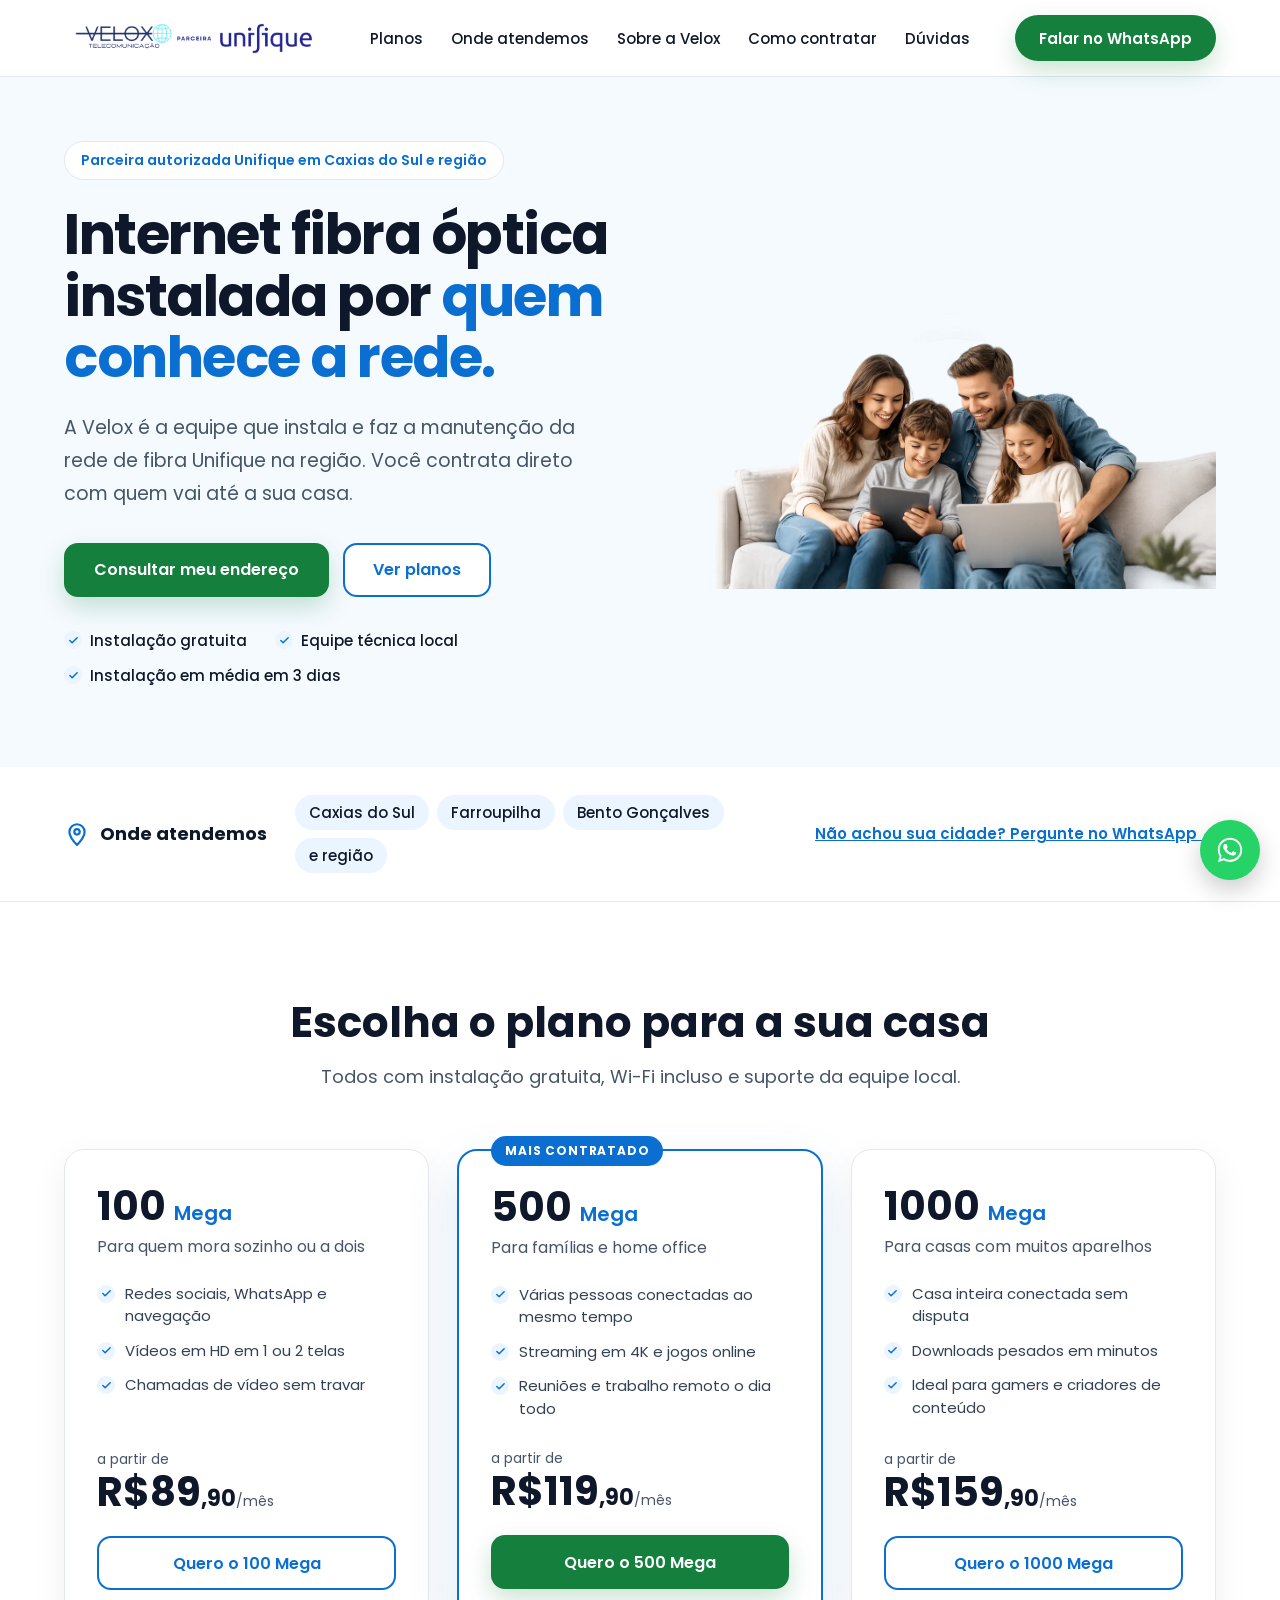
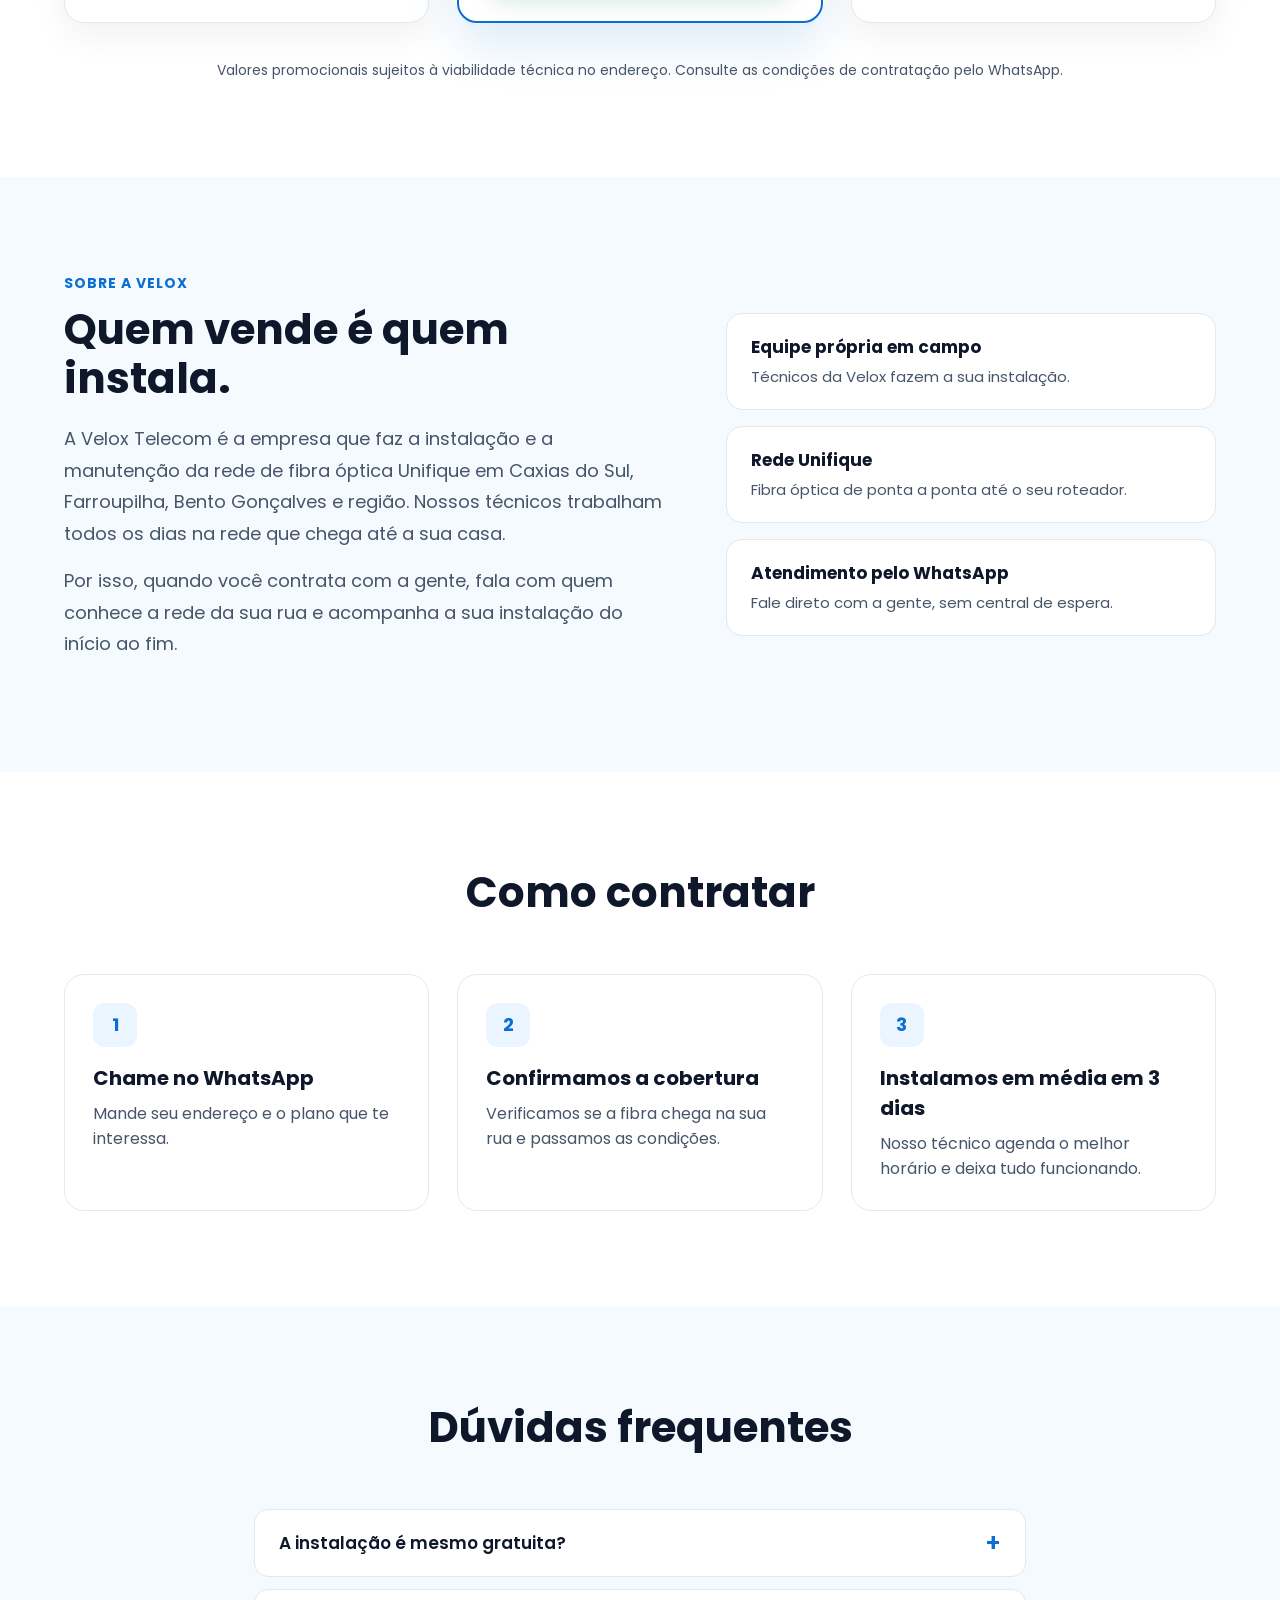
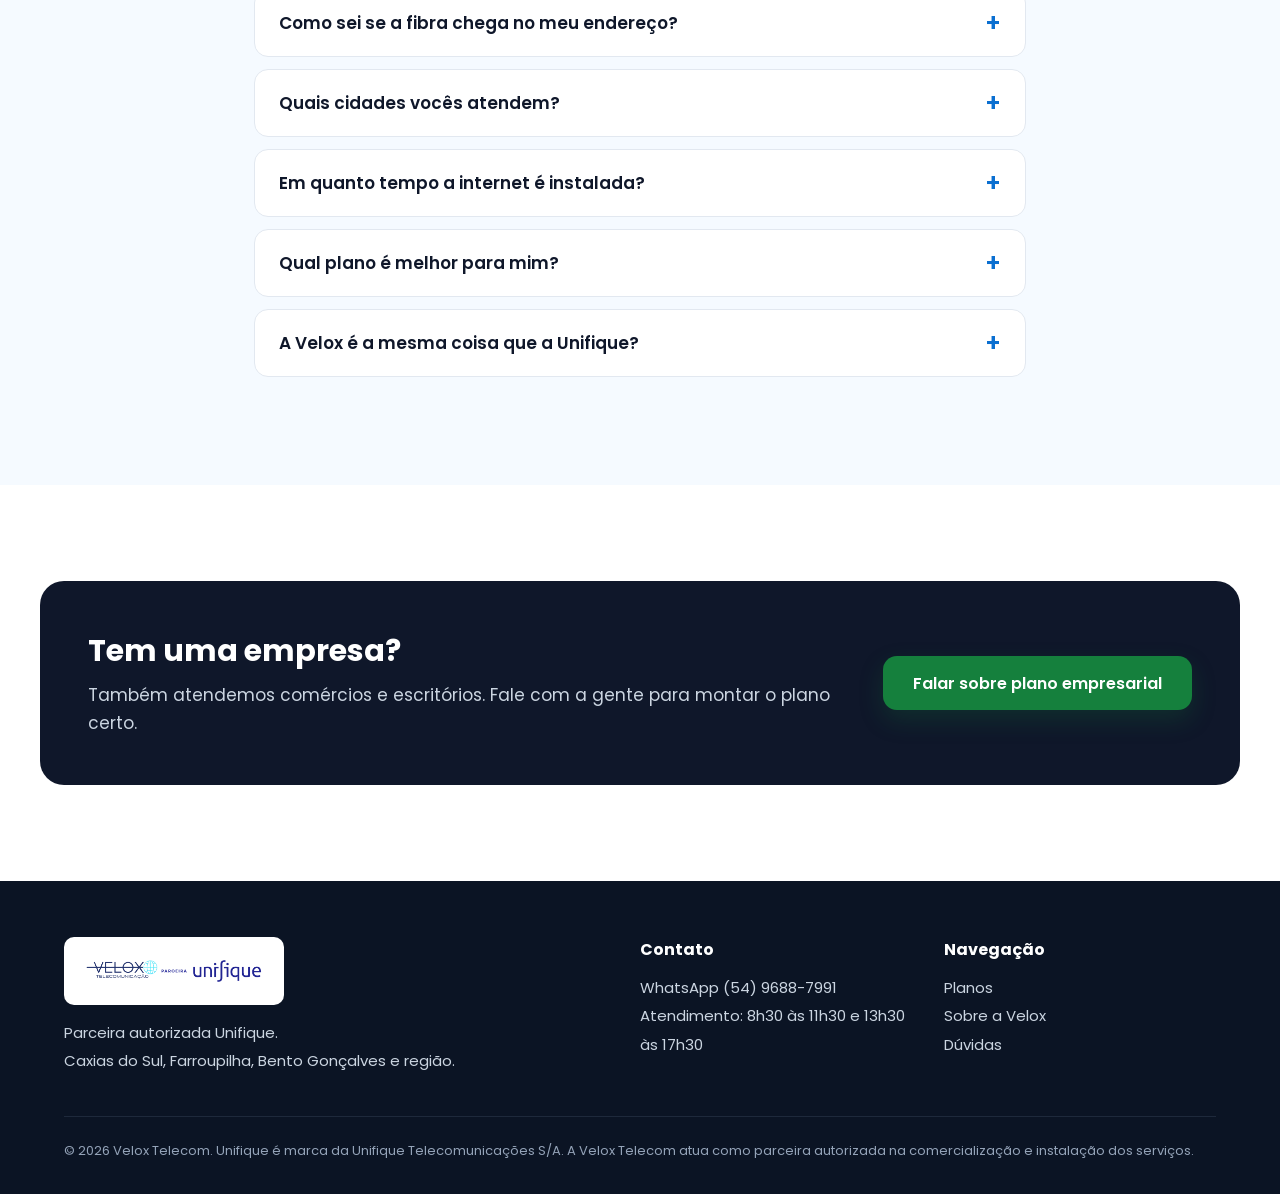
==== commit 6da33b84: "Adiciona cidades atendidas, horário e prazo de instalação - Faixa "Onde atendemos": Caxias do Sul, F" ====
--- a/index.html
+++ b/index.html
@@ -13,9 +13,9 @@
     <meta charset="UTF-8">
     <meta name="viewport" content="width=device-width, initial-scale=1.0">
 
-    <title>Velox Telecom | Internet Fibra Unifique – Parceira Autorizada</title>
+    <title>Internet Fibra Unifique em Caxias do Sul, Farroupilha e Bento Gonçalves | Velox Telecom</title>
     <meta name="description"
-          content="Contrate a internet fibra óptica Unifique com a Velox Telecom, equipe que instala e mantém a rede na região. Instalação gratuita e planos a partir de R$89,90.">
+          content="Internet fibra óptica Unifique em Caxias do Sul, Farroupilha, Bento Gonçalves e região. Contrate com a Velox, equipe que instala a rede: instalação gratuita em média em 3 dias, planos a partir de R$89,90.">
     <link rel="canonical" href="https://veloxtelecomunicacao.com/">
     <link rel="icon" href="/images/favicon.ico" type="image/x-icon">
 
@@ -42,7 +42,8 @@
       "url": "https://veloxtelecomunicacao.com/",
       "logo": "https://veloxtelecomunicacao.com/images/logo.png",
       "image": "https://veloxtelecomunicacao.com/images/familia.png",
-      "telephone": "+55 54 9688-7991"
+      "telephone": "+55 54 9688-7991",
+      "areaServed": ["Caxias do Sul", "Farroupilha", "Bento Gonçalves"]
     }
     </script>
 
@@ -65,6 +66,7 @@
 
         <nav class="menu" aria-label="Menu principal">
             <a href="#planos">Planos</a>
+            <a href="#cobertura">Onde atendemos</a>
             <a href="#sobre">Sobre a Velox</a>
             <a href="#como-contratar">Como contratar</a>
             <a href="#duvidas">Dúvidas</a>
@@ -86,7 +88,7 @@
     <div class="container hero-inner">
 
         <div class="hero-text">
-            <span class="tag">Parceira autorizada Unifique</span>
+            <span class="tag">Parceira autorizada Unifique em Caxias do Sul e região</span>
 
             <h1>Internet fibra óptica instalada por <span>quem conhece a rede.</span></h1>
 
@@ -106,7 +108,7 @@
             <ul class="hero-checks">
                 <li>Instalação gratuita</li>
                 <li>Equipe técnica local</li>
-                <li>Rede 100% fibra</li>
+                <li>Instalação em média em 3 dias</li>
             </ul>
         </div>
 
@@ -116,6 +118,28 @@
                  class="hero-image" width="1200" height="800">
         </div>
 
+    </div>
+</section>
+
+<!-- ==========================================================
+     ONDE ATENDEMOS
+========================================================== -->
+<section class="coverage" id="cobertura">
+    <div class="container coverage-inner">
+        <div class="coverage-title">
+            <svg width="26" height="26" viewBox="0 0 24 24" fill="none" stroke="currentColor" stroke-width="2" stroke-linecap="round" stroke-linejoin="round" aria-hidden="true"><path d="M12 22s7-6.2 7-12a7 7 0 0 0-14 0c0 5.8 7 12 7 12z"/><circle cx="12" cy="10" r="2.5"/></svg>
+            <h2>Onde atendemos</h2>
+        </div>
+        <ul class="coverage-list">
+            <li>Caxias do Sul</li>
+            <li>Farroupilha</li>
+            <li>Bento Gonçalves</li>
+            <li>e região</li>
+        </ul>
+        <a href="https://wa.me/555496887991?text=Olá!%20Quero%20saber%20se%20a%20fibra%20Unifique%20chega%20na%20minha%20cidade."
+           target="_blank" rel="noopener" data-origem="cobertura" class="coverage-link">
+            Não achou sua cidade? Pergunte no WhatsApp →
+        </a>
     </div>
 </section>
 
@@ -210,7 +234,7 @@
             <h2>Quem vende é quem instala.</h2>
             <p>
                 A Velox Telecom é a empresa que faz a instalação e a manutenção da rede de fibra óptica
-                Unifique na região. Nossos técnicos trabalham todos os dias na rede que chega até a sua casa.
+                Unifique em Caxias do Sul, Farroupilha, Bento Gonçalves e região. Nossos técnicos trabalham todos os dias na rede que chega até a sua casa.
             </p>
             <p>
                 Por isso, quando você contrata com a gente, fala com quem conhece a rede da sua rua
@@ -256,8 +280,8 @@
             </li>
             <li>
                 <span class="step-num">3</span>
-                <h3>Agendamos a instalação</h3>
-                <p>Nosso técnico vai no melhor horário e deixa tudo funcionando.</p>
+                <h3>Instalamos em média em 3 dias</h3>
+                <p>Nosso técnico agenda o melhor horário e deixa tudo funcionando.</p>
             </li>
         </ol>
     </div>
@@ -279,6 +303,14 @@
         <details>
             <summary>Como sei se a fibra chega no meu endereço?</summary>
             <p>Chame a gente no WhatsApp com o seu endereço completo. A gente verifica a cobertura e te responde.</p>
+        </details>
+        <details>
+            <summary>Quais cidades vocês atendem?</summary>
+            <p>Caxias do Sul, Farroupilha, Bento Gonçalves e região. Se a sua cidade não está na lista, chame no WhatsApp que a gente verifica.</p>
+        </details>
+        <details>
+            <summary>Em quanto tempo a internet é instalada?</summary>
+            <p>Em média, em 3 dias depois de confirmada a cobertura no seu endereço.</p>
         </details>
         <details>
             <summary>Qual plano é melhor para mim?</summary>
@@ -318,10 +350,12 @@
             <div>
                 <img src="./images/logo-web.png" alt="Velox Telecom" class="footer-logo">
                 <p>Parceira autorizada Unifique.</p>
+                <p>Caxias do Sul, Farroupilha, Bento Gonçalves e região.</p>
             </div>
             <div>
                 <h3>Contato</h3>
                 <p><a href="https://wa.me/555496887991" target="_blank" rel="noopener" data-origem="rodape">WhatsApp (54) 9688-7991</a></p>
+                <p>Atendimento: 8h30 às 11h30 e 13h30 às 17h30</p>
             </div>
             <div>
                 <h3>Navegação</h3>
--- a/style.css
+++ b/style.css
@@ -217,6 +217,58 @@
 .hero-image{
     width:100%;
     max-width:560px;
+}
+
+/* ==========================================================
+   ONDE ATENDEMOS
+========================================================== */
+
+.coverage{
+    padding:28px 0;
+    background:#FFFFFF;
+    border-bottom:1px solid var(--border);
+}
+
+.coverage-inner{
+    display:flex;
+    flex-wrap:wrap;
+    align-items:center;
+    gap:16px 28px;
+}
+
+.coverage-title{
+    display:flex;
+    align-items:center;
+    gap:10px;
+    color:var(--blue-strong);
+}
+
+.coverage-title h2{
+    font-size:18px;
+    color:var(--title);
+}
+
+.coverage-list{
+    list-style:none;
+    display:flex;
+    flex-wrap:wrap;
+    gap:8px;
+    flex:1;
+}
+
+.coverage-list li{
+    padding:6px 14px;
+    border-radius:999px;
+    background:var(--blue-soft);
+    color:var(--title);
+    font-size:15px;
+    font-weight:500;
+    white-space:nowrap;
+}
+
+.coverage-link{
+    font-weight:600;
+    font-size:15px;
 }
 
 /* ==========================================================
@@ -633,6 +685,7 @@
 
     .topbar .btn-small{ padding:0 18px; font-size:14px; }
     .hide-sm{ display:none; }
+    .coverage-list{ flex-basis:100%; }
 
     .hero h1{ font-size:34px; letter-spacing:-.5px; }
     .hero-text > p{ font-size:16px; }
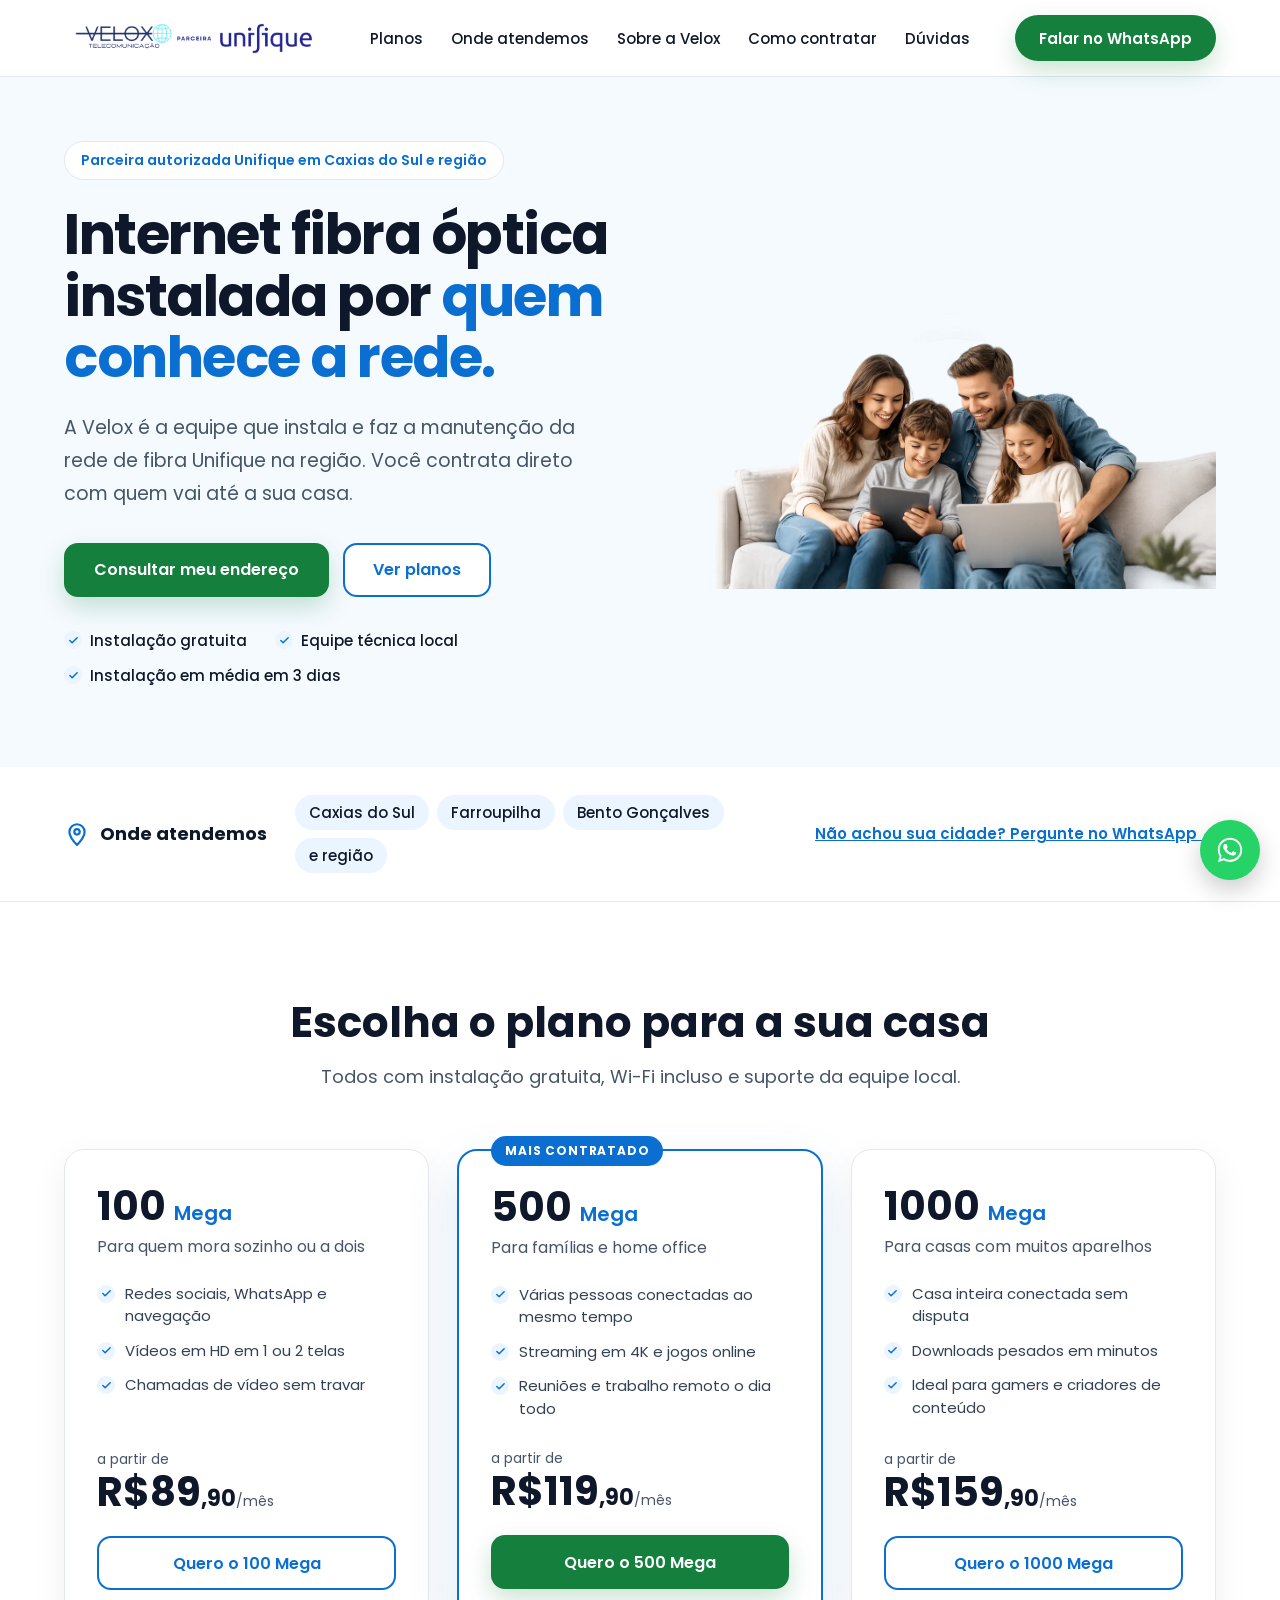
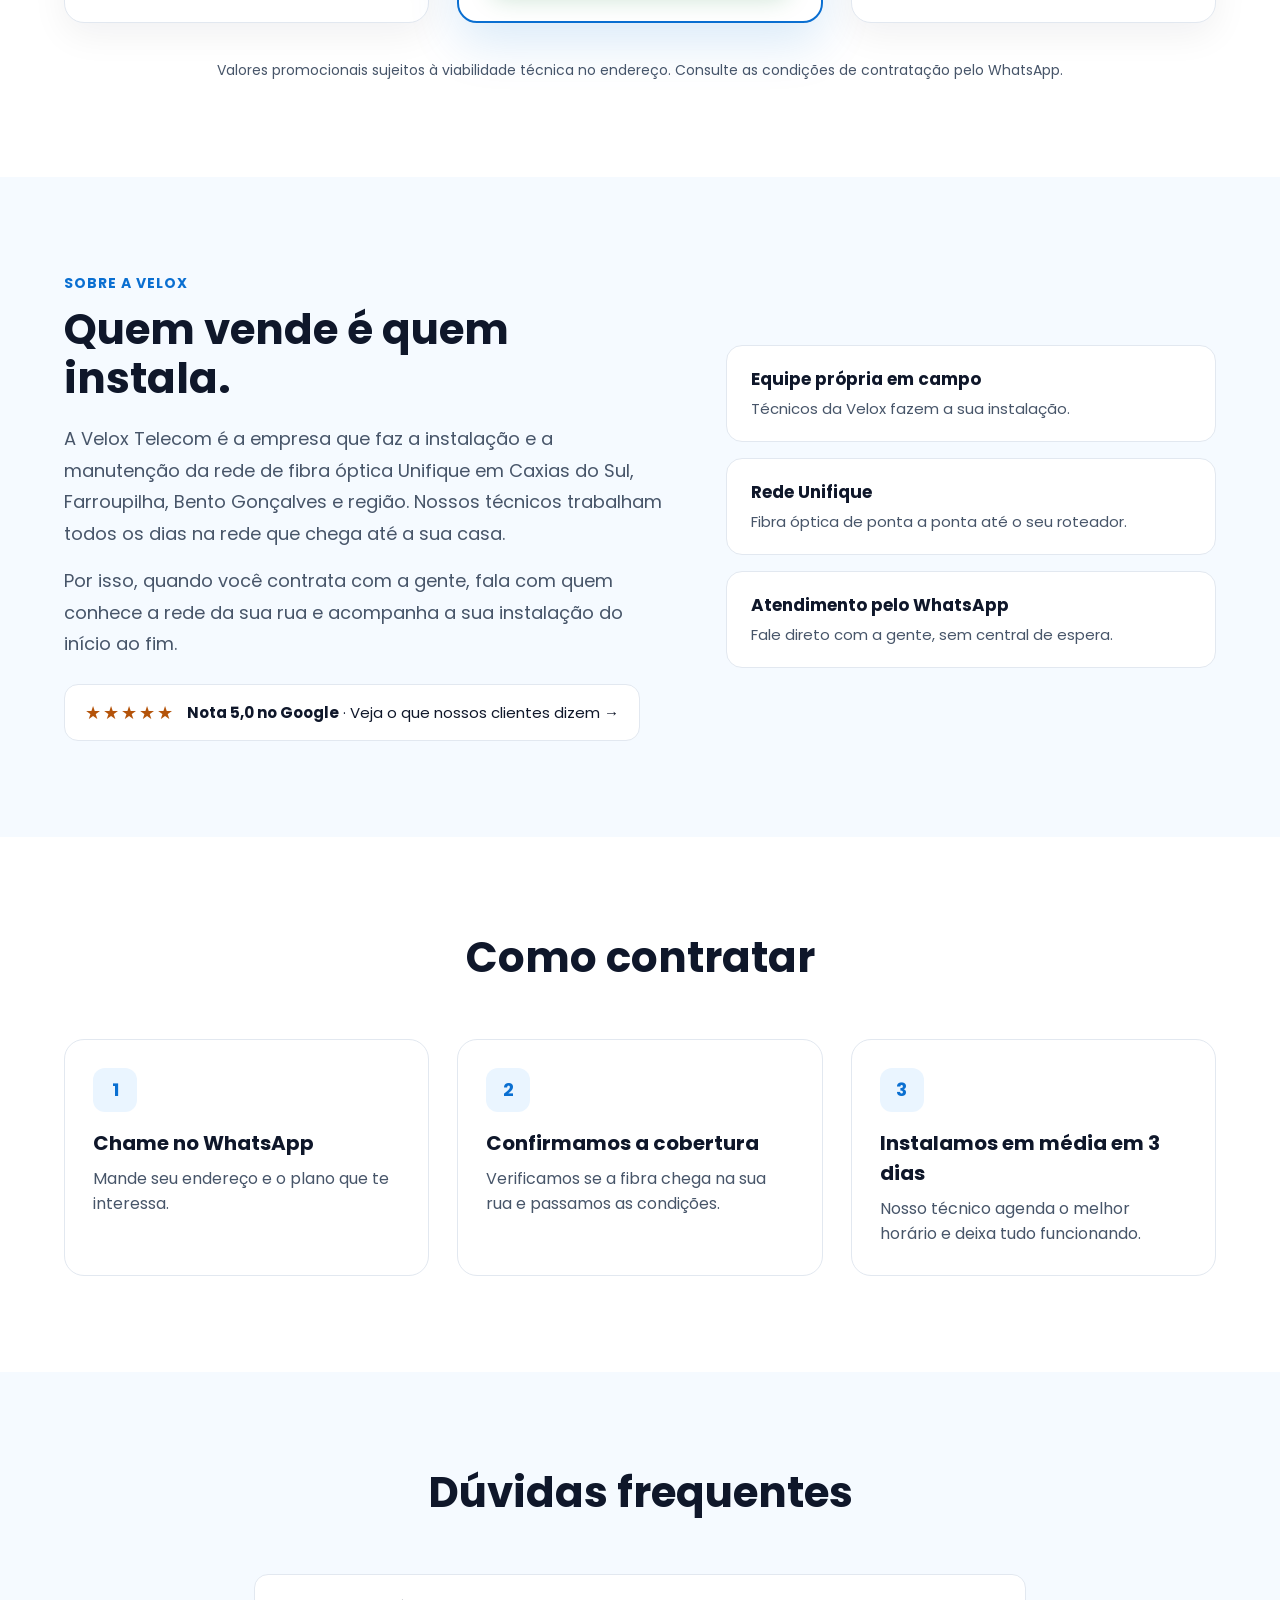
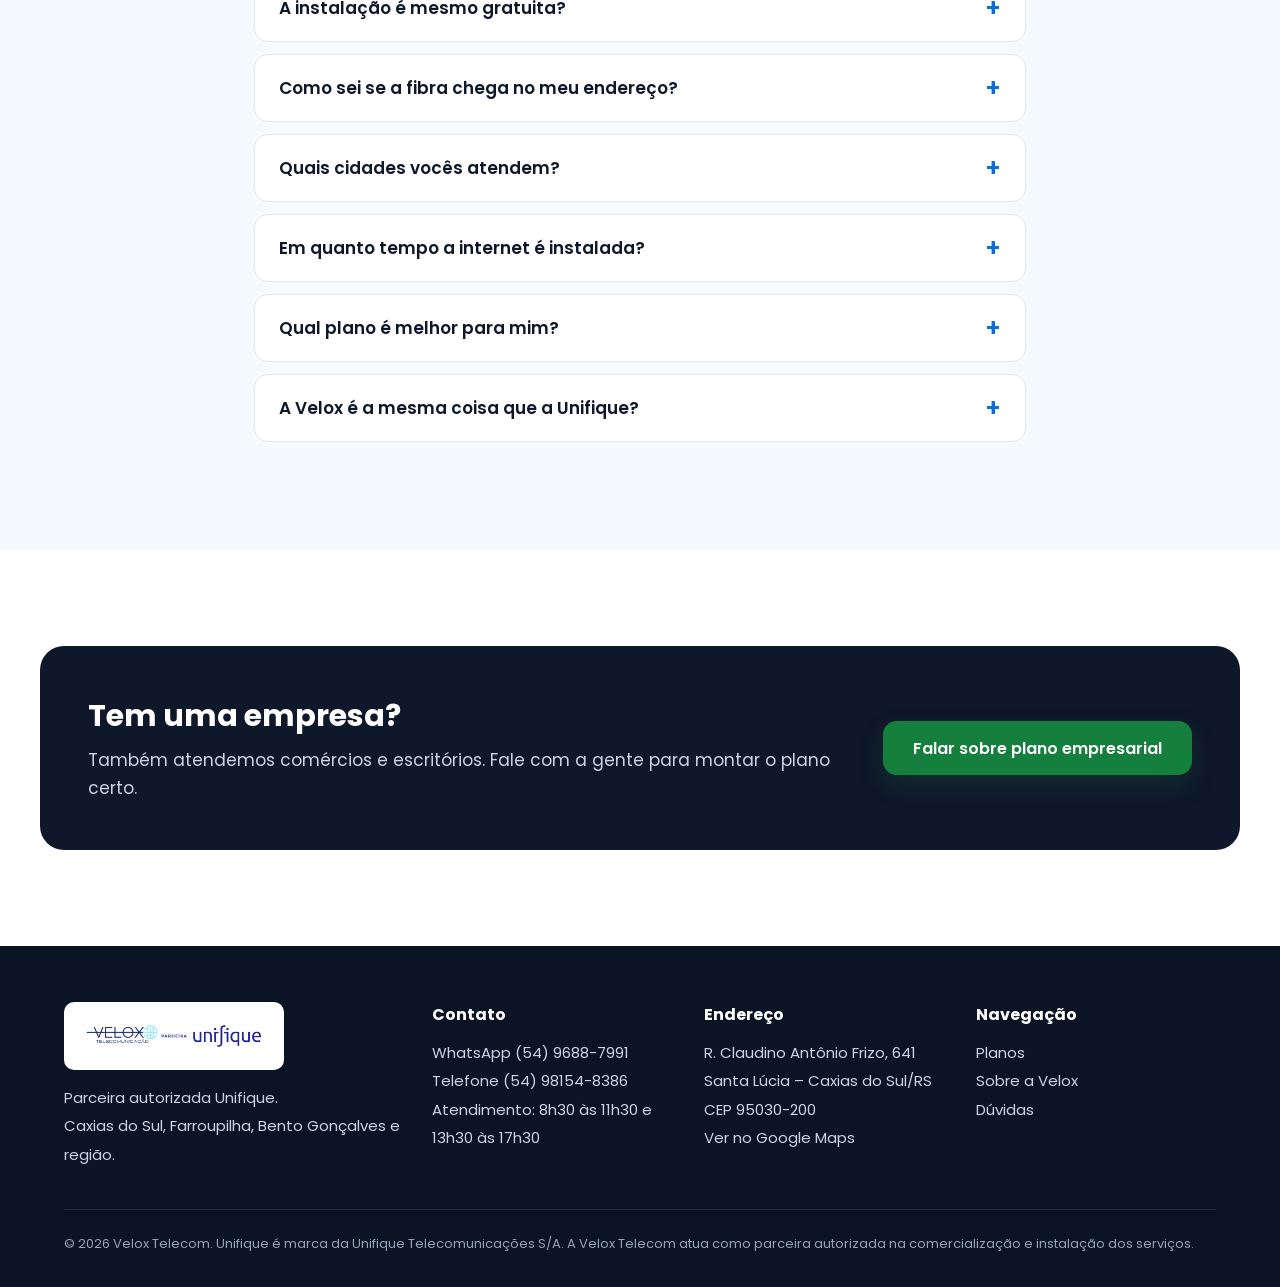
==== commit b0d75021: "Adiciona perfil do Google, endereço e telefone - Selo "Nota 5,0 no Google" com link para as avaliaçõ" ====
--- a/index.html
+++ b/index.html
@@ -43,7 +43,16 @@
       "logo": "https://veloxtelecomunicacao.com/images/logo.png",
       "image": "https://veloxtelecomunicacao.com/images/familia.png",
       "telephone": "+55 54 9688-7991",
-      "areaServed": ["Caxias do Sul", "Farroupilha", "Bento Gonçalves"]
+      "areaServed": ["Caxias do Sul", "Farroupilha", "Bento Gonçalves"],
+      "address": {
+        "@type": "PostalAddress",
+        "streetAddress": "R. Claudino Antônio Frizo, 641 - Santa Lúcia",
+        "addressLocality": "Caxias do Sul",
+        "addressRegion": "RS",
+        "postalCode": "95030-200",
+        "addressCountry": "BR"
+      },
+      "hasMap": "https://www.google.com/maps/place/?q=place_id:ChIJy6X4duCjHpUR34-JfCZtPBY"
     }
     </script>
 
@@ -240,6 +249,10 @@
                 Por isso, quando você contrata com a gente, fala com quem conhece a rede da sua rua
                 e acompanha a sua instalação do início ao fim.
             </p>
+            <a href="https://www.google.com/maps/place/?q=place_id:ChIJy6X4duCjHpUR34-JfCZtPBY" class="google-rating" target="_blank" rel="noopener">
+                <span class="stars" aria-hidden="true">★★★★★</span>
+                <span><strong>Nota 5,0 no Google</strong> · Veja o que nossos clientes dizem →</span>
+            </a>
         </div>
 
         <ul class="about-points">
@@ -355,7 +368,13 @@
             <div>
                 <h3>Contato</h3>
                 <p><a href="https://wa.me/555496887991" target="_blank" rel="noopener" data-origem="rodape">WhatsApp (54) 9688-7991</a></p>
+                <p>Telefone (54) 98154-8386</p>
                 <p>Atendimento: 8h30 às 11h30 e 13h30 às 17h30</p>
+            </div>
+            <div>
+                <h3>Endereço</h3>
+                <p>R. Claudino Antônio Frizo, 641<br>Santa Lúcia – Caxias do Sul/RS<br>CEP 95030-200</p>
+                <p><a href="https://www.google.com/maps/place/?q=place_id:ChIJy6X4duCjHpUR34-JfCZtPBY" target="_blank" rel="noopener">Ver no Google Maps</a></p>
             </div>
             <div>
                 <h3>Navegação</h3>
--- a/style.css
+++ b/style.css
@@ -443,6 +443,24 @@
     font-size:15px;
 }
 
+.google-rating{
+    display:inline-flex;
+    flex-wrap:wrap;
+    align-items:center;
+    gap:6px 12px;
+    margin-top:8px;
+    padding:14px 20px;
+    border-radius:14px;
+    background:#FFFFFF;
+    border:1px solid var(--border);
+    color:var(--title);
+    text-decoration:none;
+    font-size:15px;
+    transition:border-color .25s;
+}
+.google-rating:hover{ border-color:var(--blue-strong); }
+.google-rating .stars{ color:#B45309; font-size:18px; letter-spacing:2px; }
+
 /* ==========================================================
    COMO CONTRATAR
 ========================================================== */
@@ -568,7 +586,7 @@
 
 .footer-grid{
     display:grid;
-    grid-template-columns:2fr 1fr 1fr;
+    grid-template-columns:1.4fr 1fr 1fr 1fr;
     gap:32px;
     margin-bottom:40px;
 }
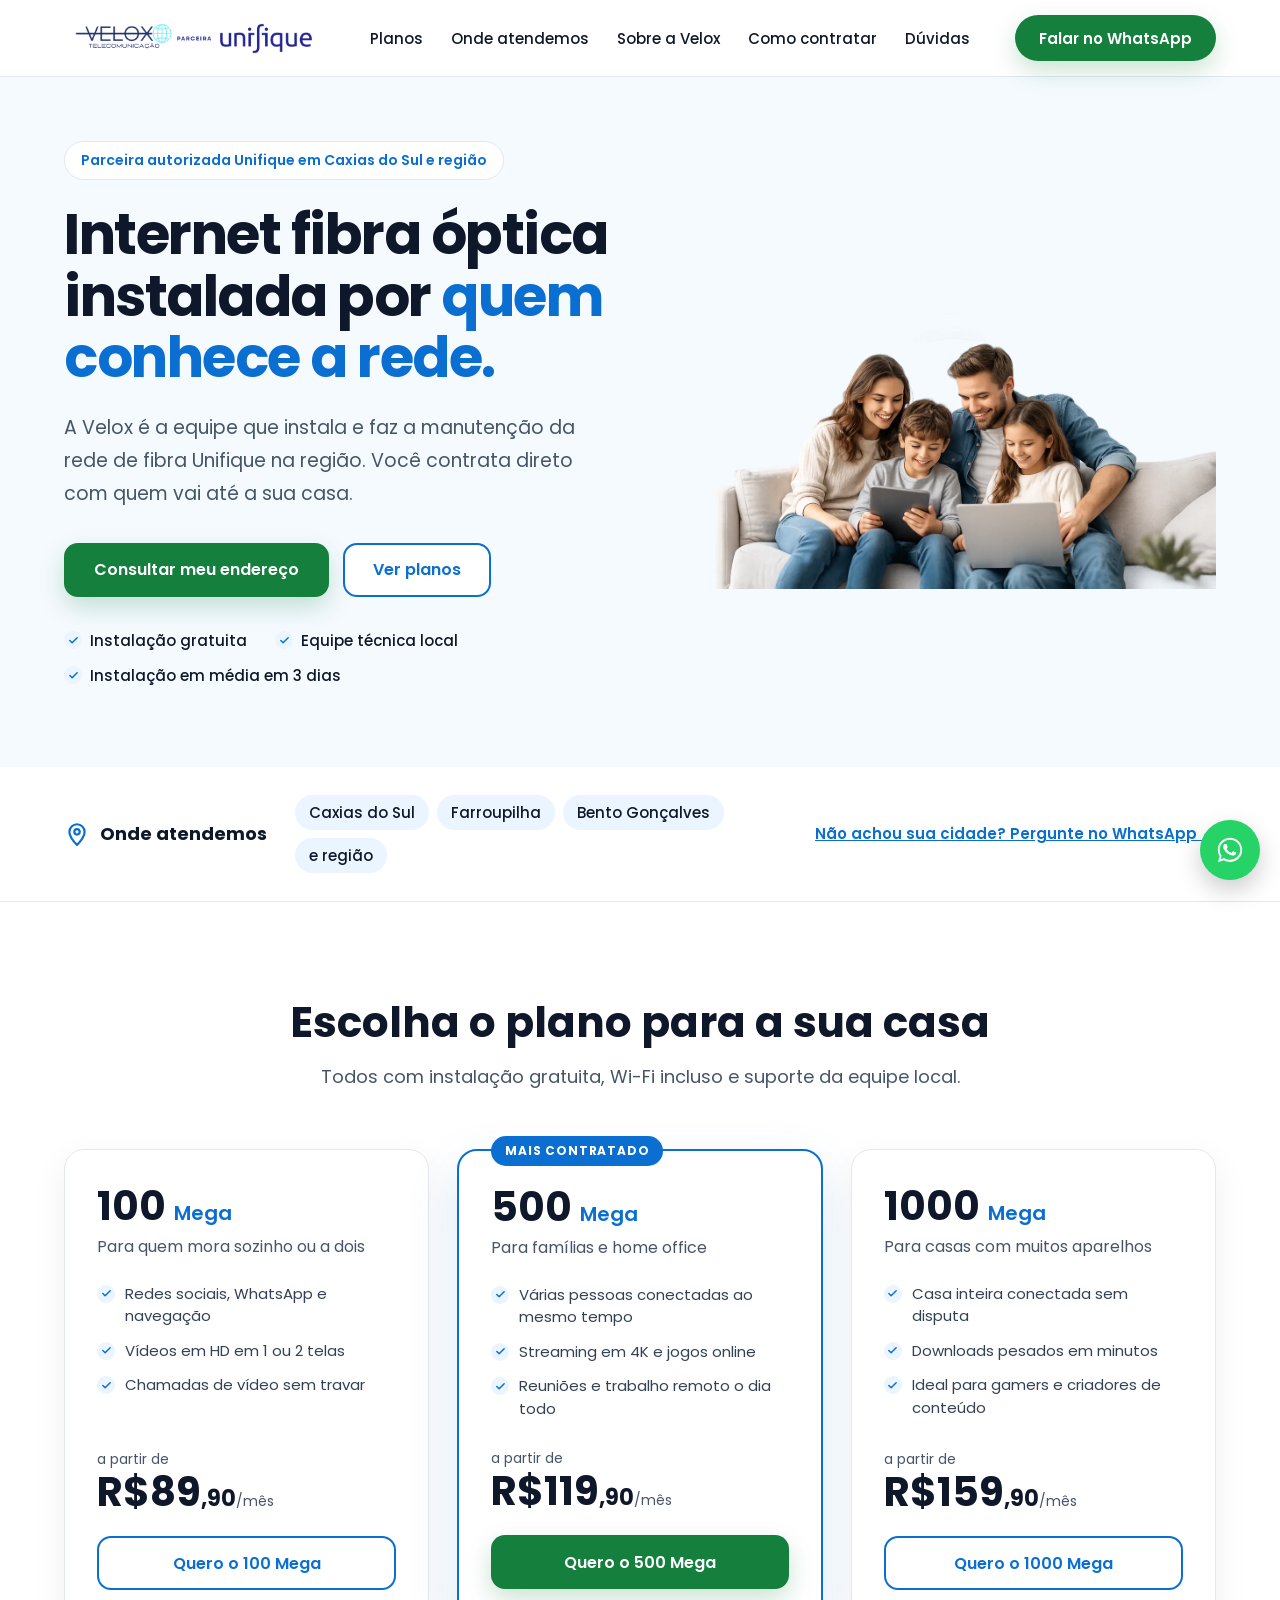
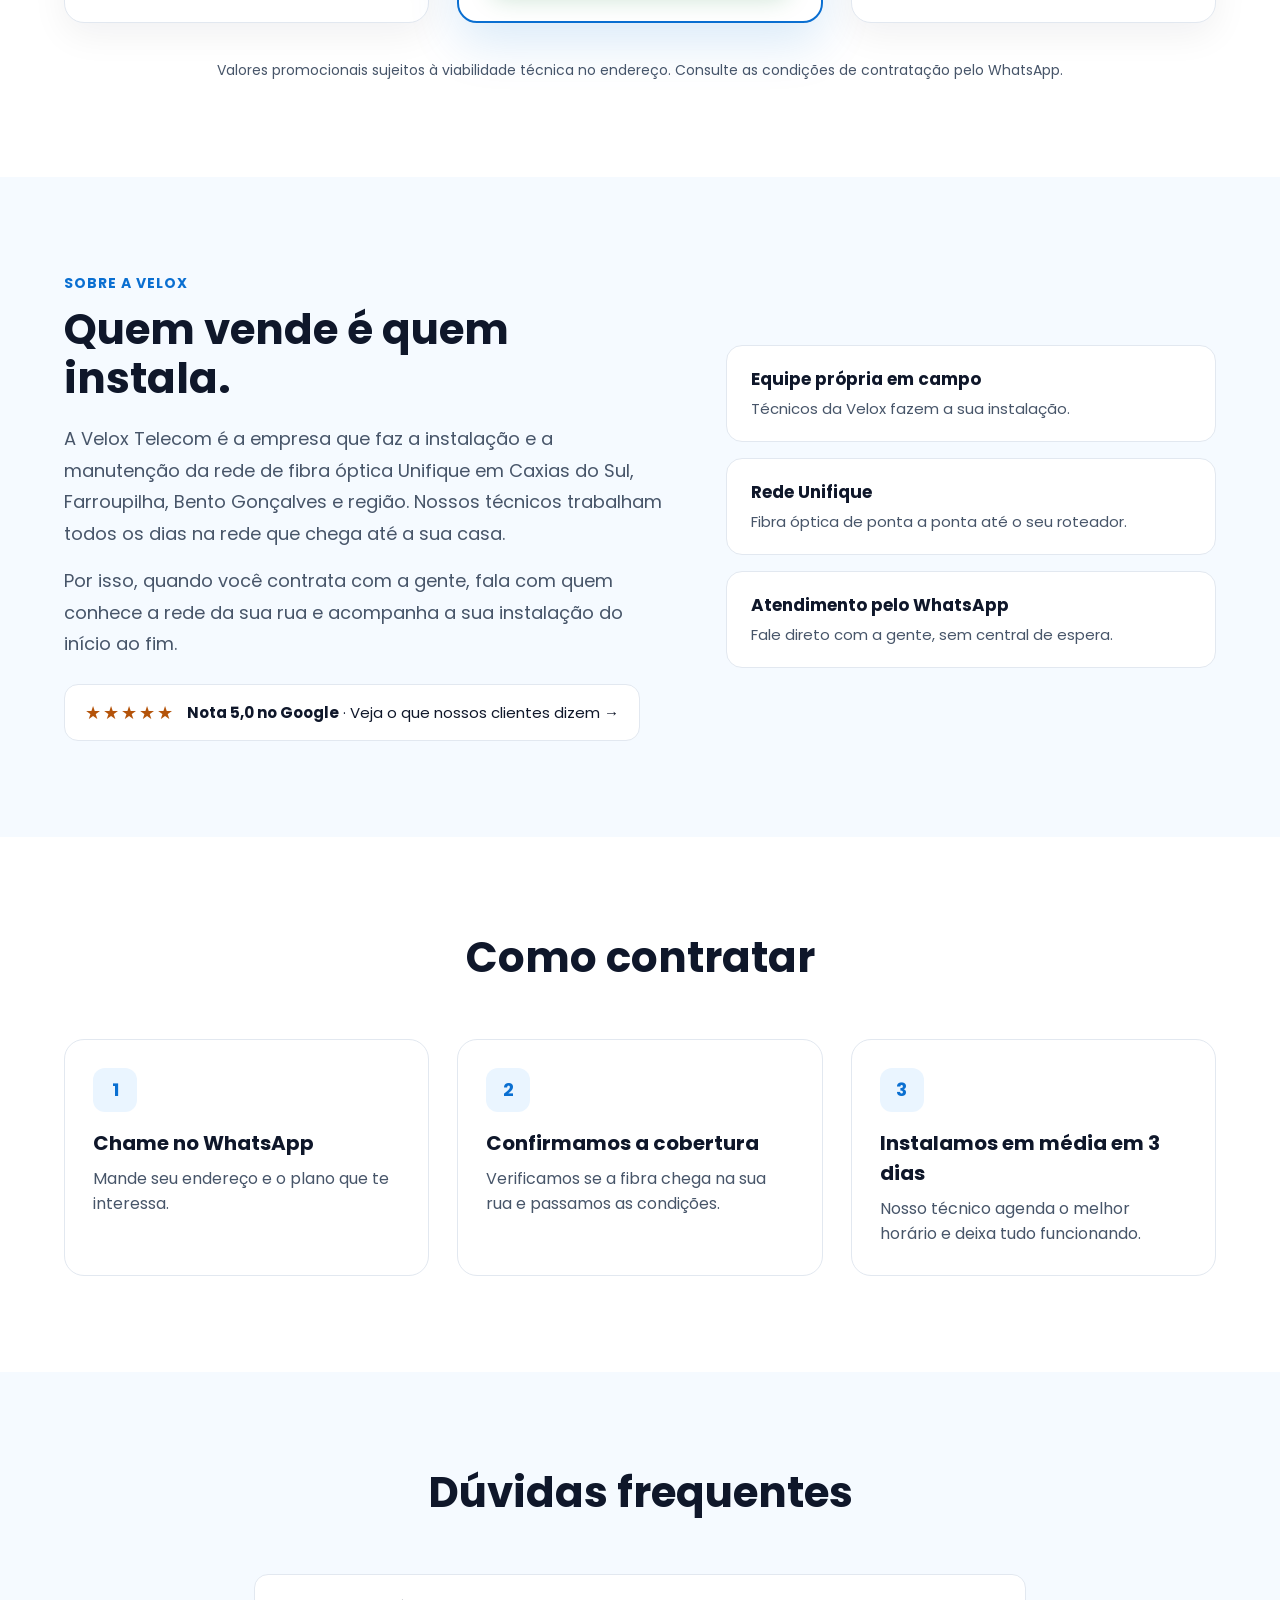
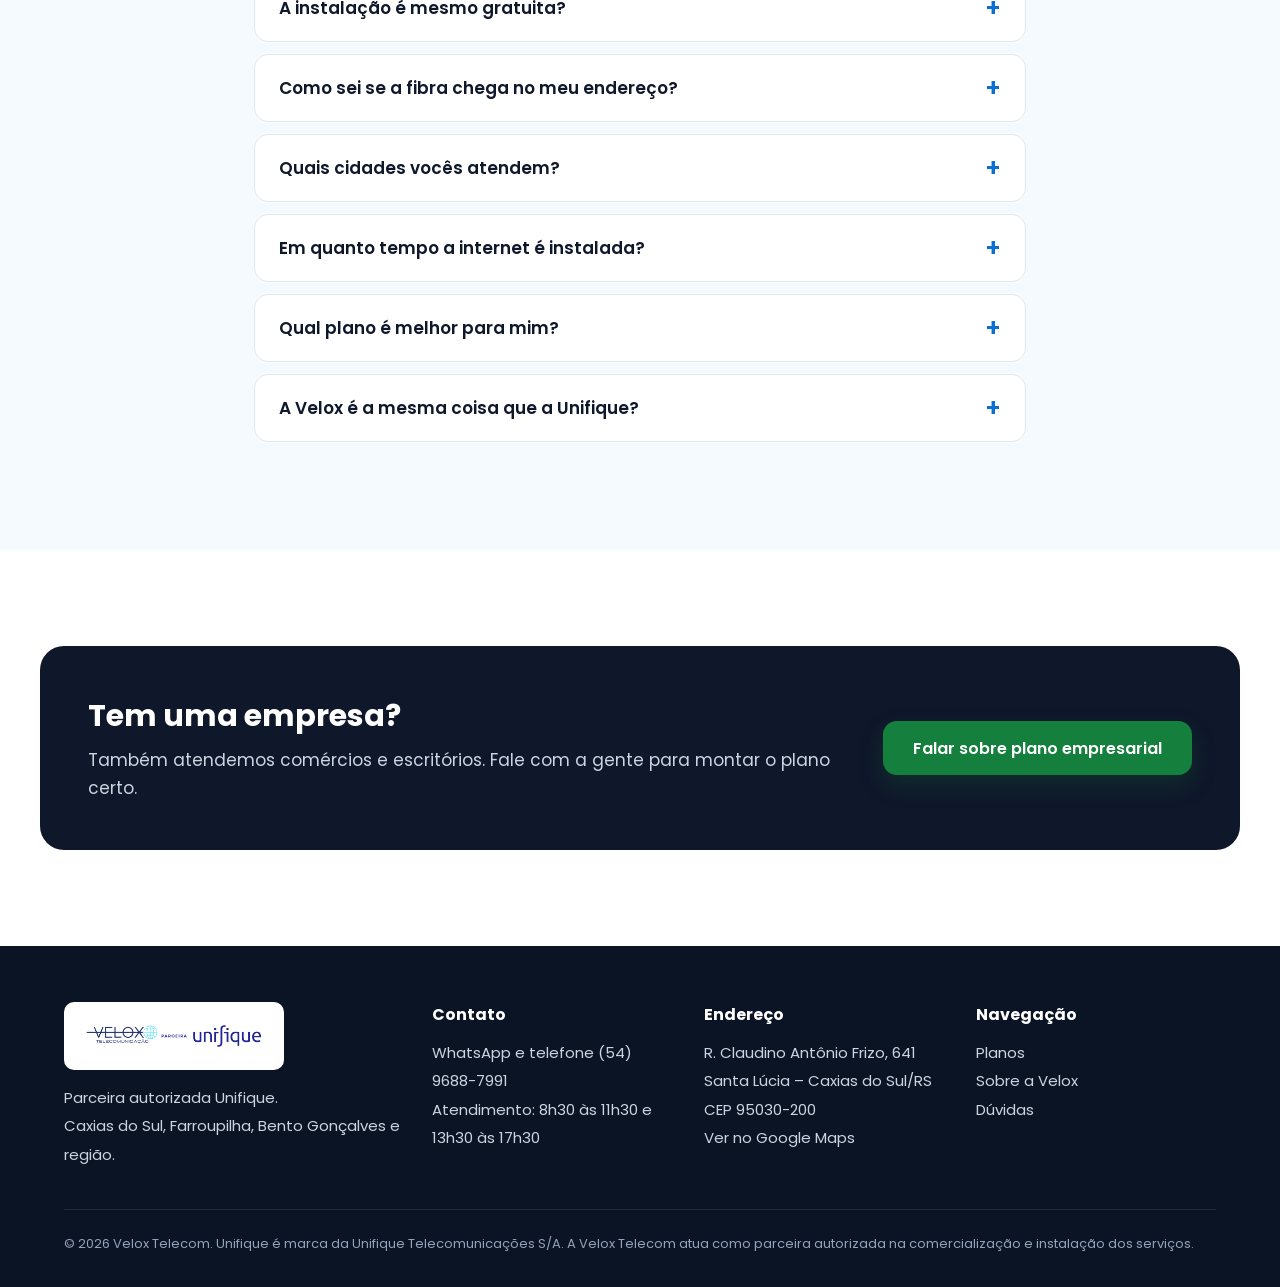
==== commit 198933de: "Usa só o número (54) 9688-7991 no rodapé Co-Authored-By: Claude Opus 5.5 <noreply@anthropic.com> Cla" ====
--- a/index.html
+++ b/index.html
@@ -367,8 +367,7 @@
             </div>
             <div>
                 <h3>Contato</h3>
-                <p><a href="https://wa.me/555496887991" target="_blank" rel="noopener" data-origem="rodape">WhatsApp (54) 9688-7991</a></p>
-                <p>Telefone (54) 98154-8386</p>
+                <p><a href="https://wa.me/555496887991" target="_blank" rel="noopener" data-origem="rodape">WhatsApp e telefone (54) 9688-7991</a></p>
                 <p>Atendimento: 8h30 às 11h30 e 13h30 às 17h30</p>
             </div>
             <div>
